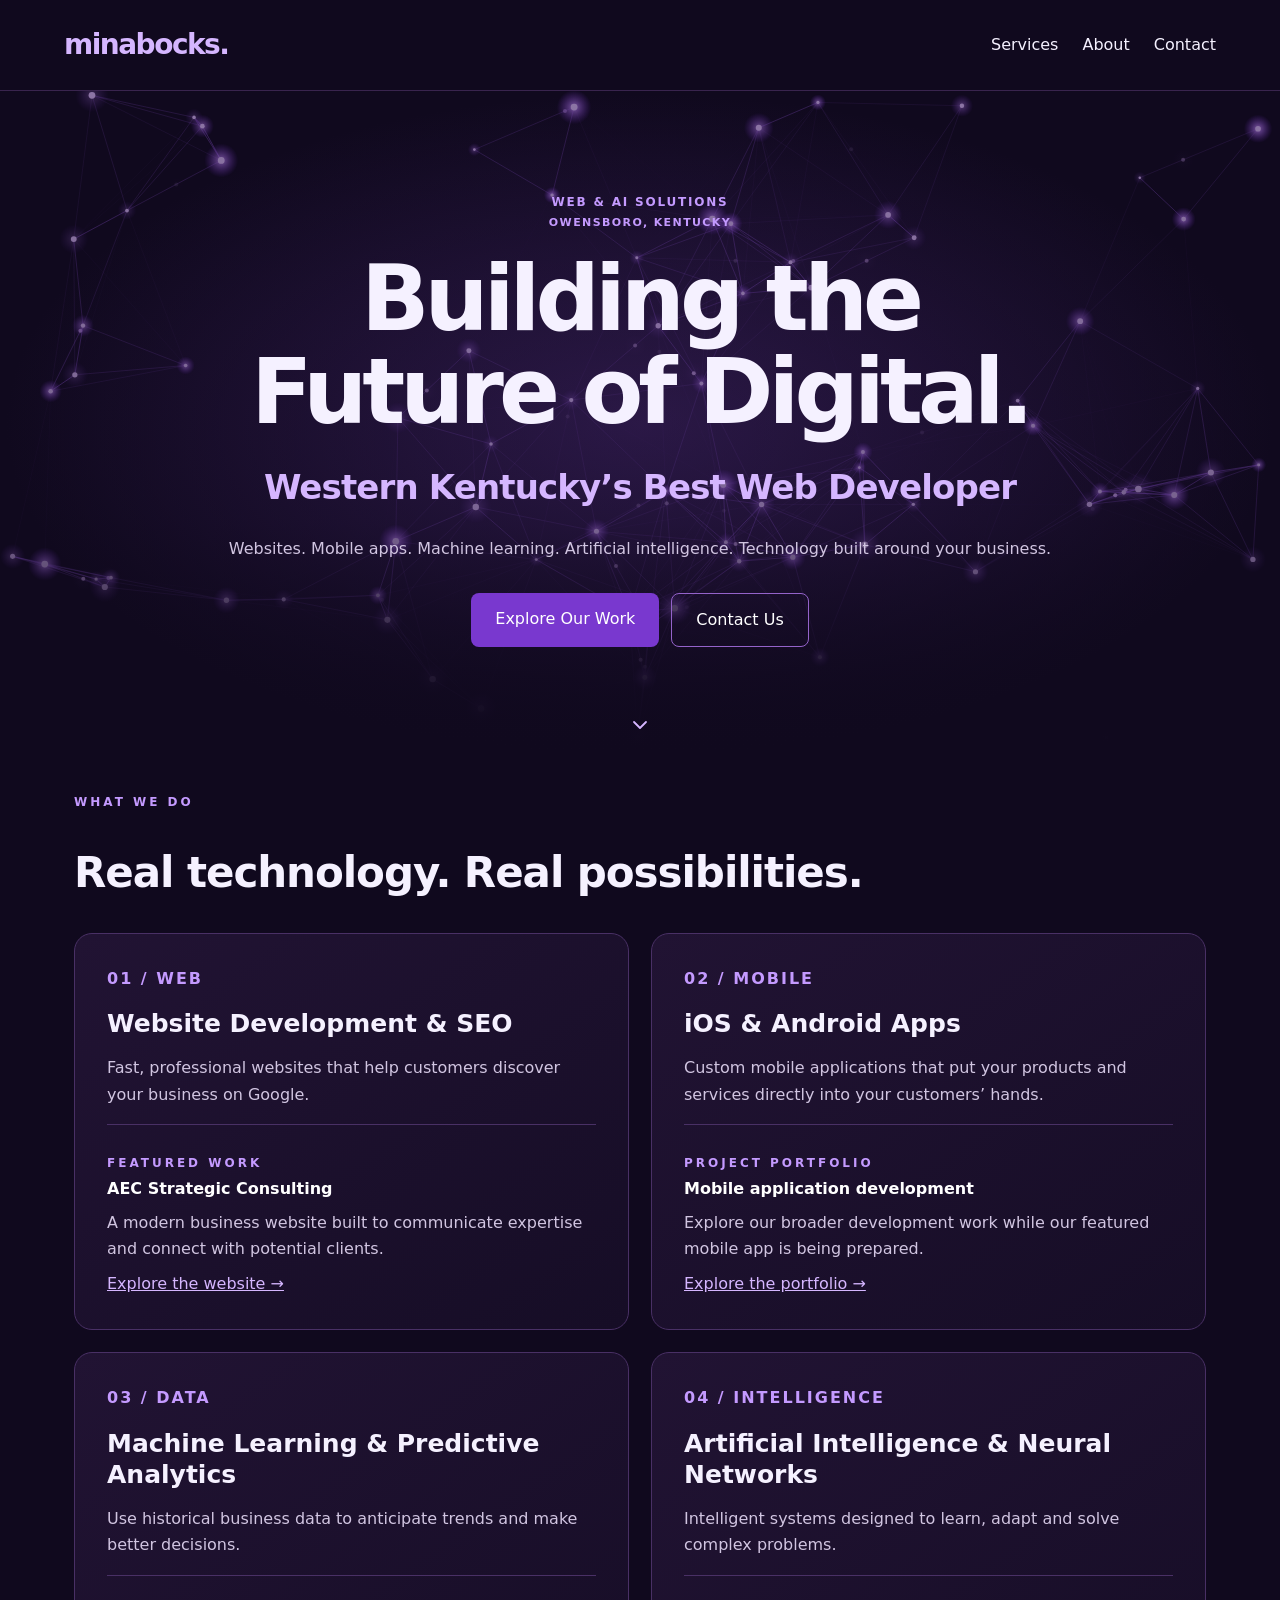
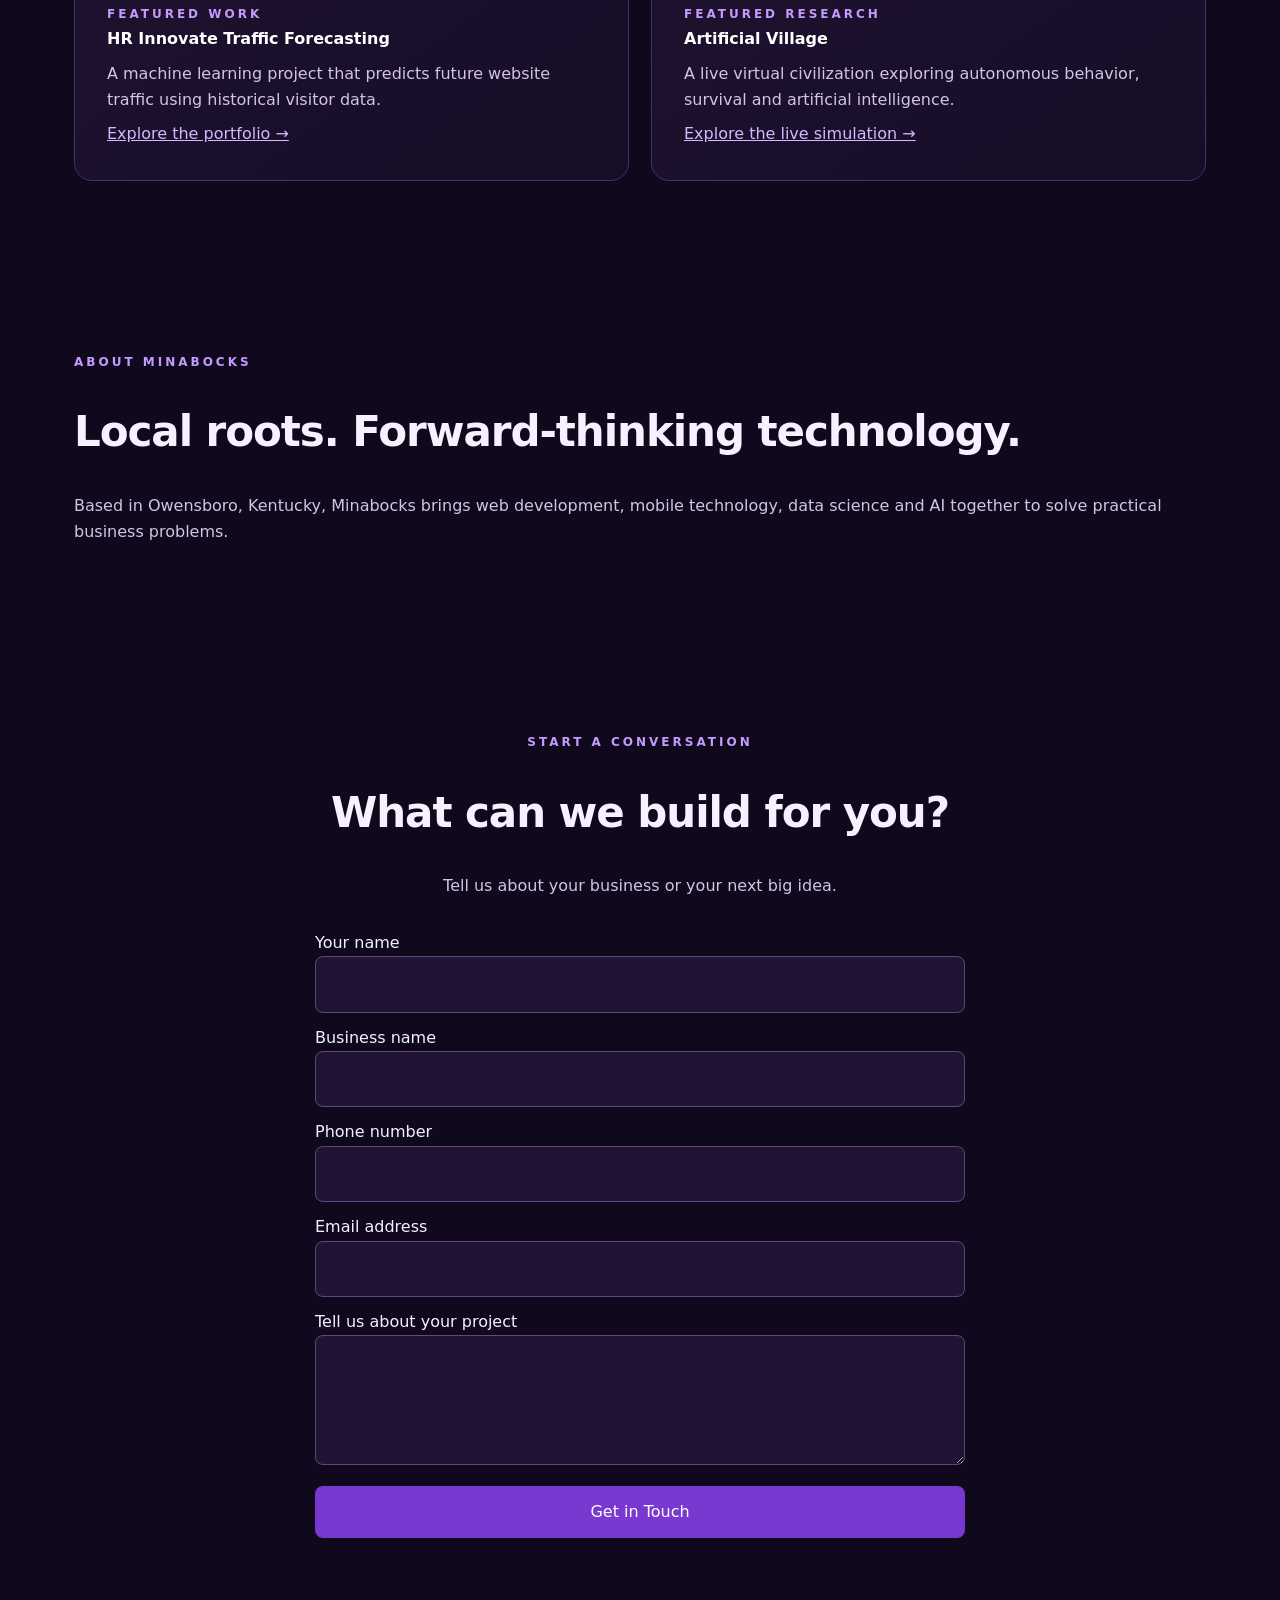
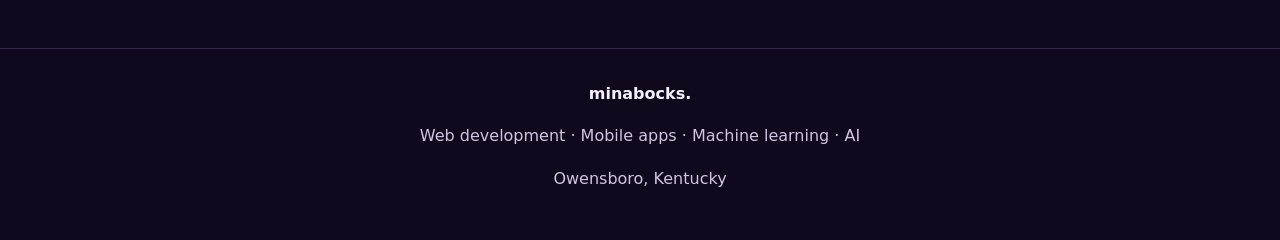
==== index.html @ 705c486b "Refine hero positioning copy and letter spacing" ====
<!doctype html>
<html lang="en"><head><meta charset="utf-8"><meta name="viewport" content="width=device-width,initial-scale=1"><title>Minabocks | Web Development, Apps & AI | Owensboro, KY</title><meta name="description" content="Minabocks builds websites, SEO solutions, mobile apps, predictive analytics and artificial intelligence in Western Kentucky."><meta property="og:title" content="Minabocks | Building the Future of Digital"><meta property="og:description" content="Websites, mobile apps, machine learning and AI."><meta property="og:url" content="https://minabocks.com/"><meta property="og:type" content="website"><link rel="canonical" href="https://minabocks.com/"><style>
*{box-sizing:border-box}html{scroll-behavior:smooth}body{margin:0;background:#10091e;color:#f5f1ff;font:16px/1.65 system-ui,sans-serif}a{color:#d5b6ff}header{display:flex;align-items:center;justify-content:space-between;gap:20px;padding:22px max(5vw,20px);border-bottom:1px solid #39244e}header a{text-decoration:none}.brand{font-size:28px;font-weight:850;letter-spacing:-1.5px;color:#d5b6ff}nav{display:flex;gap:24px;flex-wrap:wrap}nav a{color:#f5f1ff}.hero{position:relative;isolation:isolate;overflow:hidden;min-height:620px;display:grid;place-items:center;text-align:center;padding:90px 20px;background:radial-gradient(ellipse,#39205c,#10091e 70%)}.hero canvas{position:absolute;inset:0;width:100%;height:100%;z-index:-2;pointer-events:none}.hero:before{content:"";position:absolute;inset:0;background:linear-gradient(0deg,#10091e,rgba(16,9,30,.65) 45%,rgba(16,9,30,.35));z-index:-1}.hero div{max-width:850px}.eyebrow{color:#c49aff;text-transform:uppercase;letter-spacing:3px;font-size:12px;font-weight:700}h1{font-size:clamp(48px,8vw,90px);line-height:1.04;letter-spacing:-.055em;margin:20px 0}h2{font-size:clamp(26px,4vw,42px);line-height:1.2;letter-spacing:-.025em} .hero h2{color:#d5b6ff;font-size:clamp(22px,3vw,34px)}p{color:#d1c5e1}.btn{display:inline-block;background:#7938cf;color:white;padding:13px 24px;border-radius:8px;text-decoration:none;font-weight:700;border:0;cursor:pointer;font:inherit}.secondary{background:transparent;border:1px solid #9463ca}.actions{display:flex;justify-content:center;gap:12px;flex-wrap:wrap;margin-top:30px}.section{max-width:1180px;margin:auto;padding:80px 24px}.grid{display:grid;grid-template-columns:repeat(2,minmax(0,1fr));gap:22px}.card{background:linear-gradient(145deg,#211333,#160d26);border:1px solid #493065;border-radius:18px;padding:32px;display:flex;flex-direction:column}.num{color:#c49aff;font-weight:700;letter-spacing:2px}h3{font-size:25px;line-height:1.25;margin:16px 0 0}.sample{margin-top:auto;padding-top:24px;border-top:1px solid #493065}.sample strong{display:block;color:white}.sample p{margin:8px 0}.contact{text-align:center}form{max-width:650px;margin:30px auto;display:grid;gap:12px;text-align:left}input,textarea{width:100%;background:#211333;border:1px solid #634580;border-radius:8px;padding:14px;color:white;font:inherit}textarea{min-height:130px}footer{text-align:center;border-top:1px solid #39244e;padding:32px}a:focus-visible,button:focus-visible{outline:3px solid #d5b6ff;outline-offset:4px}@media(max-width:650px){header{flex-direction:column}nav{justify-content:center;gap:16px}.grid{grid-template-columns:1fr}.hero{min-height:540px}.section{padding:50px 20px}.card{padding:24px}}@media(prefers-reduced-motion:reduce){html{scroll-behavior:auto}}
@media(max-width:650px){header{padding:12px 20px;gap:6px}.brand{font-size:26px}nav{gap:18px}nav a{font-size:14px}.hero{min-height:0;padding:38px 20px 44px}.hero h1{margin:14px 0}.hero .eyebrow{margin:0 0 12px}.hero h2{margin:16px 0}.hero .actions{margin-top:22px}}
.menu-toggle{display:none}@media(max-width:650px){header{position:absolute;top:0;left:0;right:0;z-index:10;flex-direction:row;justify-content:space-between;align-items:center;padding:12px 20px;border:0;background:transparent}header .brand{font-size:26px;text-shadow:0 2px 12px #10091e}.menu-toggle{display:flex;flex-direction:column;justify-content:center;align-items:center;gap:5px;width:44px;height:44px;border:1px solid #9463ca;border-radius:9px;background:#10091ecc;cursor:pointer}.menu-toggle span{display:block;width:21px;height:2px;background:#f5f1ff;border-radius:2px}header nav{display:none;position:absolute;top:62px;right:20px;min-width:160px;background:#211333;border:1px solid #634580;border-radius:10px;padding:10px;flex-direction:column;gap:0;box-shadow:0 8px 24px #0008}header nav.open{display:flex}header nav a{padding:10px 14px;font-size:16px}.hero{padding-top:88px}}
/* Extend the animated hero through the transition to services. */
.hero{padding-bottom:110px}.hero:before{background:linear-gradient(0deg,#10091e 0%,rgba(16,9,30,.35) 13%,rgba(16,9,30,.42) 55%,rgba(16,9,30,.25) 100%)}#services{padding-top:24px}@media(max-width:650px){.hero{padding-bottom:76px}#services{padding-top:12px}}
@media(max-width:650px){.hero{min-height:100vh;min-height:100svh;padding-top:88px;padding-bottom:40px;align-items:center}.hero:before{background:linear-gradient(0deg,#10091e 0%,rgba(16,9,30,.28) 7%,rgba(16,9,30,.38) 55%,rgba(16,9,30,.25) 100%)}#services{padding-top:28px}}
.menu-toggle{border:0;background:transparent}.scroll-cue{position:absolute;bottom:10px;left:50%;transform:translateX(-50%);display:grid;place-items:center;width:44px;height:44px;color:#d5b6ff;text-decoration:none;z-index:2}.scroll-cue svg{animation:cue-drift 2.4s ease-in-out infinite}@keyframes cue-drift{0%,100%{transform:translateY(-2px);opacity:.65}50%{transform:translateY(4px);opacity:1}}@media(prefers-reduced-motion:reduce){.scroll-cue svg{animation:none}}@media(max-width:650px){.hero{padding-bottom:60px}}
.hero canvas{mask-image:linear-gradient(to bottom,#000 0%,#000 72%,rgba(0,0,0,.65) 83%,transparent 100%);-webkit-mask-image:linear-gradient(to bottom,#000 0%,#000 72%,rgba(0,0,0,.65) 83%,transparent 100%)}.hero:before{background:linear-gradient(to bottom,rgba(16,9,30,.25) 0%,rgba(16,9,30,.38) 65%,#10091e 100%)}
.hero canvas{opacity:.8}
.hero .eyebrow{letter-spacing:1.8px;line-height:1.5}.hero .eyebrow span{display:block}.hero .hero-location{font-size:11px;letter-spacing:1.4px;margin-top:4px;font-weight:600}@media(max-width:650px){.hero .eyebrow{letter-spacing:1.5px}}
</style></head><body><header><a class="brand" href="#">minabocks.</a><button class="menu-toggle" type="button" aria-label="Open navigation" aria-expanded="false" aria-controls="main-nav"><span></span><span></span><span></span></button><nav id="main-nav" aria-label="Main navigation"><a href="#services">Services</a><a href="#about">About</a><a href="#contact">Contact</a></nav></header><main><section class="hero"><canvas id="neural-canvas" aria-hidden="true"></canvas><div><p class="eyebrow"><span>Web &amp; AI Solutions</span><span class="hero-location">Owensboro, Kentucky</span></p><h1>Building the Future of Digital.</h1><h2>Western Kentucky’s Best Web Developer</h2><p>Websites. Mobile apps. Machine learning. Artificial intelligence. Technology built around your business.</p><div class="actions"><a class="btn" href="#services">Explore Our Work</a><a class="btn secondary" href="#contact">Contact Us</a></div></div><a class="scroll-cue" href="#services" aria-label="Scroll to services"><svg width="24" height="24" viewBox="0 0 24 24" fill="none" aria-hidden="true"><path d="M6 9l6 6 6-6" stroke="currentColor" stroke-width="1.8" stroke-linecap="round" stroke-linejoin="round"/></svg></a></section><section class="section" id="services"><p class="eyebrow">What we do</p><h2>Real technology. Real possibilities.</h2><div class="grid"><article class="card"><span class="num">01 / WEB</span><h3>Website Development &amp; SEO</h3><p>Fast, professional websites that help customers discover your business on Google.</p><div class="sample"><span class="eyebrow">Featured work</span><strong>AEC Strategic Consulting</strong><p>A modern business website built to communicate expertise and connect with potential clients.</p><a href="https://aecstrat.com/">Explore the website →</a></div></article><article class="card"><span class="num">02 / MOBILE</span><h3>iOS &amp; Android Apps</h3><p>Custom mobile applications that put your products and services directly into your customers’ hands.</p><div class="sample"><span class="eyebrow">Project portfolio</span><strong>Mobile application development</strong><p>Explore our broader development work while our featured mobile app is being prepared.</p><a href="https://kevinbrownmoreno.com/">Explore the portfolio →</a></div></article><article class="card"><span class="num">03 / DATA</span><h3>Machine Learning &amp; Predictive Analytics</h3><p>Use historical business data to anticipate trends and make better decisions.</p><div class="sample"><span class="eyebrow">Featured work</span><strong>HR Innovate Traffic Forecasting</strong><p>A machine learning project that predicts future website traffic using historical visitor data.</p><a href="https://kevinbrownmoreno.com/">Explore the portfolio →</a></div></article><article class="card"><span class="num">04 / INTELLIGENCE</span><h3>Artificial Intelligence &amp; Neural Networks</h3><p>Intelligent systems designed to learn, adapt and solve complex problems.</p><div class="sample"><span class="eyebrow">Featured research</span><strong>Artificial Village</strong><p>A live virtual civilization exploring autonomous behavior, survival and artificial intelligence.</p><a href="https://kevinbrownmoreno.com/artificial-civilization">Explore the live simulation →</a></div></article></div></section><section class="section" id="about"><p class="eyebrow">About Minabocks</p><h2>Local roots. Forward-thinking technology.</h2><p>Based in Owensboro, Kentucky, Minabocks brings web development, mobile technology, data science and AI together to solve practical business problems.</p></section><section class="section contact" id="contact"><p class="eyebrow">Start a conversation</p><h2>What can we build for you?</h2><p>Tell us about your business or your next big idea.</p><form name="demo-request" method="POST" data-netlify="true" action="/success.html"><input type="hidden" name="form-name" value="demo-request"><label>Your name<input name="name" autocomplete="name" required></label><label>Business name<input name="business" autocomplete="organization"></label><label>Phone number<input type="tel" name="phone" autocomplete="tel" required></label><label>Email address<input type="email" name="email" autocomplete="email"></label><label>Tell us about your project<textarea name="message"></textarea></label><button class="btn" type="submit">Get in Touch</button></form></section></main><footer><strong>minabocks.</strong><p>Web development · Mobile apps · Machine learning · AI</p><p>Owensboro, Kentucky</p></footer><script>
(()=>{const canvas=document.getElementById('neural-canvas'),ctx=canvas.getContext('2d');if(!ctx)return;const hero=canvas.parentElement,motion=matchMedia('(prefers-reduced-motion: reduce)');let w,h,nodes=[],raf=0,last=0;
function resize(){const r=hero.getBoundingClientRect(),d=Math.min(devicePixelRatio||1,1.75);w=r.width;h=r.height;canvas.width=Math.round(w*d);canvas.height=Math.round(h*d);ctx.setTransform(d,0,0,d,0,0);const count=w<650?42:78;nodes=Array.from({length:count},()=>({x:Math.random()*w,y:Math.random()*h,vx:(Math.random()-.5)*12,vy:(Math.random()-.5)*12,r:1.2+Math.random()*2.3,phase:Math.random()*Math.PI*2}));}
function draw(t){const dt=Math.min((t-last)/1000||0,.05);last=t;ctx.clearRect(0,0,w,h);const reach=w<650?125:185;for(const n of nodes){if(!motion.matches){n.x+=n.vx*dt;n.y+=n.vy*dt;if(n.x<0||n.x>w){n.vx*=-1;n.x=Math.max(0,Math.min(w,n.x));}if(n.y<0||n.y>h){n.vy*=-1;n.y=Math.max(0,Math.min(h,n.y));}}}
for(let i=0;i<nodes.length;i++){const a=nodes[i];for(let j=i+1;j<nodes.length;j++){const b=nodes[j],dist=Math.hypot(a.x-b.x,a.y-b.y);if(dist>=reach)continue;const alpha=(1-dist/reach)*.65;ctx.strokeStyle='rgba(171,103,255,'+alpha+')';ctx.lineWidth=.85;ctx.beginPath();ctx.moveTo(a.x,a.y);ctx.lineTo(b.x,b.y);ctx.stroke();if((i*17+j*13)%9===0){const p=motion.matches?.5:(t*.00028+(i*31+j*7)*.137)%1;const x=a.x+(b.x-a.x)*p,y=a.y+(b.y-a.y)*p;ctx.fillStyle='rgba(224,183,255,'+Math.min(1,alpha*2)+')';ctx.shadowColor='#b66aff';ctx.shadowBlur=10;ctx.beginPath();ctx.arc(x,y,2,0,Math.PI*2);ctx.fill();ctx.shadowBlur=0;}}}
for(const n of nodes){const glow=motion.matches?.8:.65+.35*Math.sin(t*.0015+n.phase);const g=ctx.createRadialGradient(n.x,n.y,0,n.x,n.y,n.r*5);g.addColorStop(0,'rgba(202,145,255,'+glow+')');g.addColorStop(1,'rgba(125,49,225,0)');ctx.fillStyle=g;ctx.beginPath();ctx.arc(n.x,n.y,n.r*5,0,Math.PI*2);ctx.fill();ctx.fillStyle='#e0bdff';ctx.beginPath();ctx.arc(n.x,n.y,n.r,0,Math.PI*2);ctx.fill();}}
function tick(t){raf=0;draw(t);if(!motion.matches&&!document.hidden)raf=requestAnimationFrame(tick);}
function restart(){if(raf)cancelAnimationFrame(raf);raf=0;last=0;draw(performance.now());if(!motion.matches&&!document.hidden)raf=requestAnimationFrame(tick);}
new ResizeObserver(()=>{resize();restart();}).observe(hero);document.addEventListener('visibilitychange',restart);motion.addEventListener('change',restart);resize();restart();})();
</script><script>(()=>{const b=document.querySelector('.menu-toggle'),n=document.getElementById('main-nav');function set(open){n.classList.toggle('open',open);b.setAttribute('aria-expanded',String(open));b.setAttribute('aria-label',open?'Close navigation':'Open navigation')}b.addEventListener('click',()=>set(b.getAttribute('aria-expanded')!=='true'));n.querySelectorAll('a').forEach(a=>a.addEventListener('click',()=>set(false)));document.addEventListener('keydown',e=>{if(e.key==='Escape'&&b.getAttribute('aria-expanded')==='true'){set(false);b.focus()}});document.addEventListener('click',e=>{if(!b.contains(e.target)&&!n.contains(e.target))set(false)});})();</script></body></html>
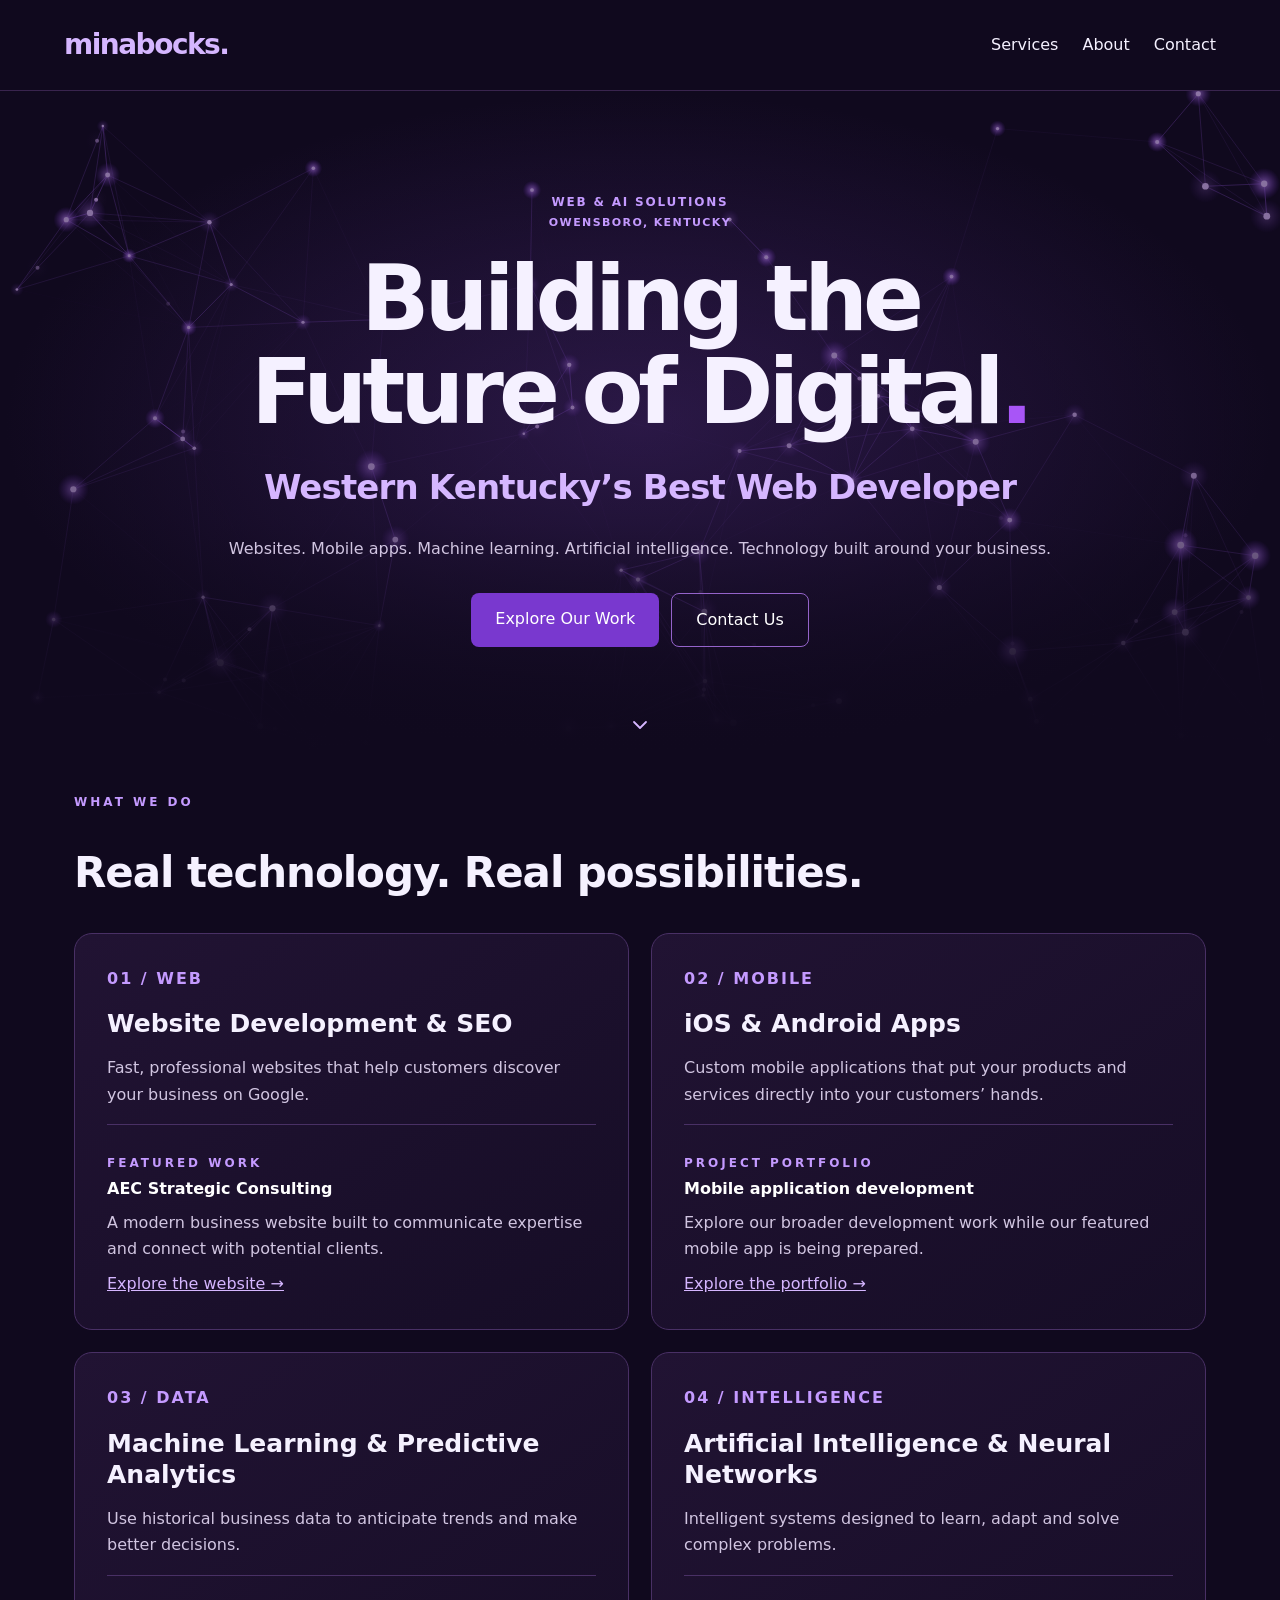
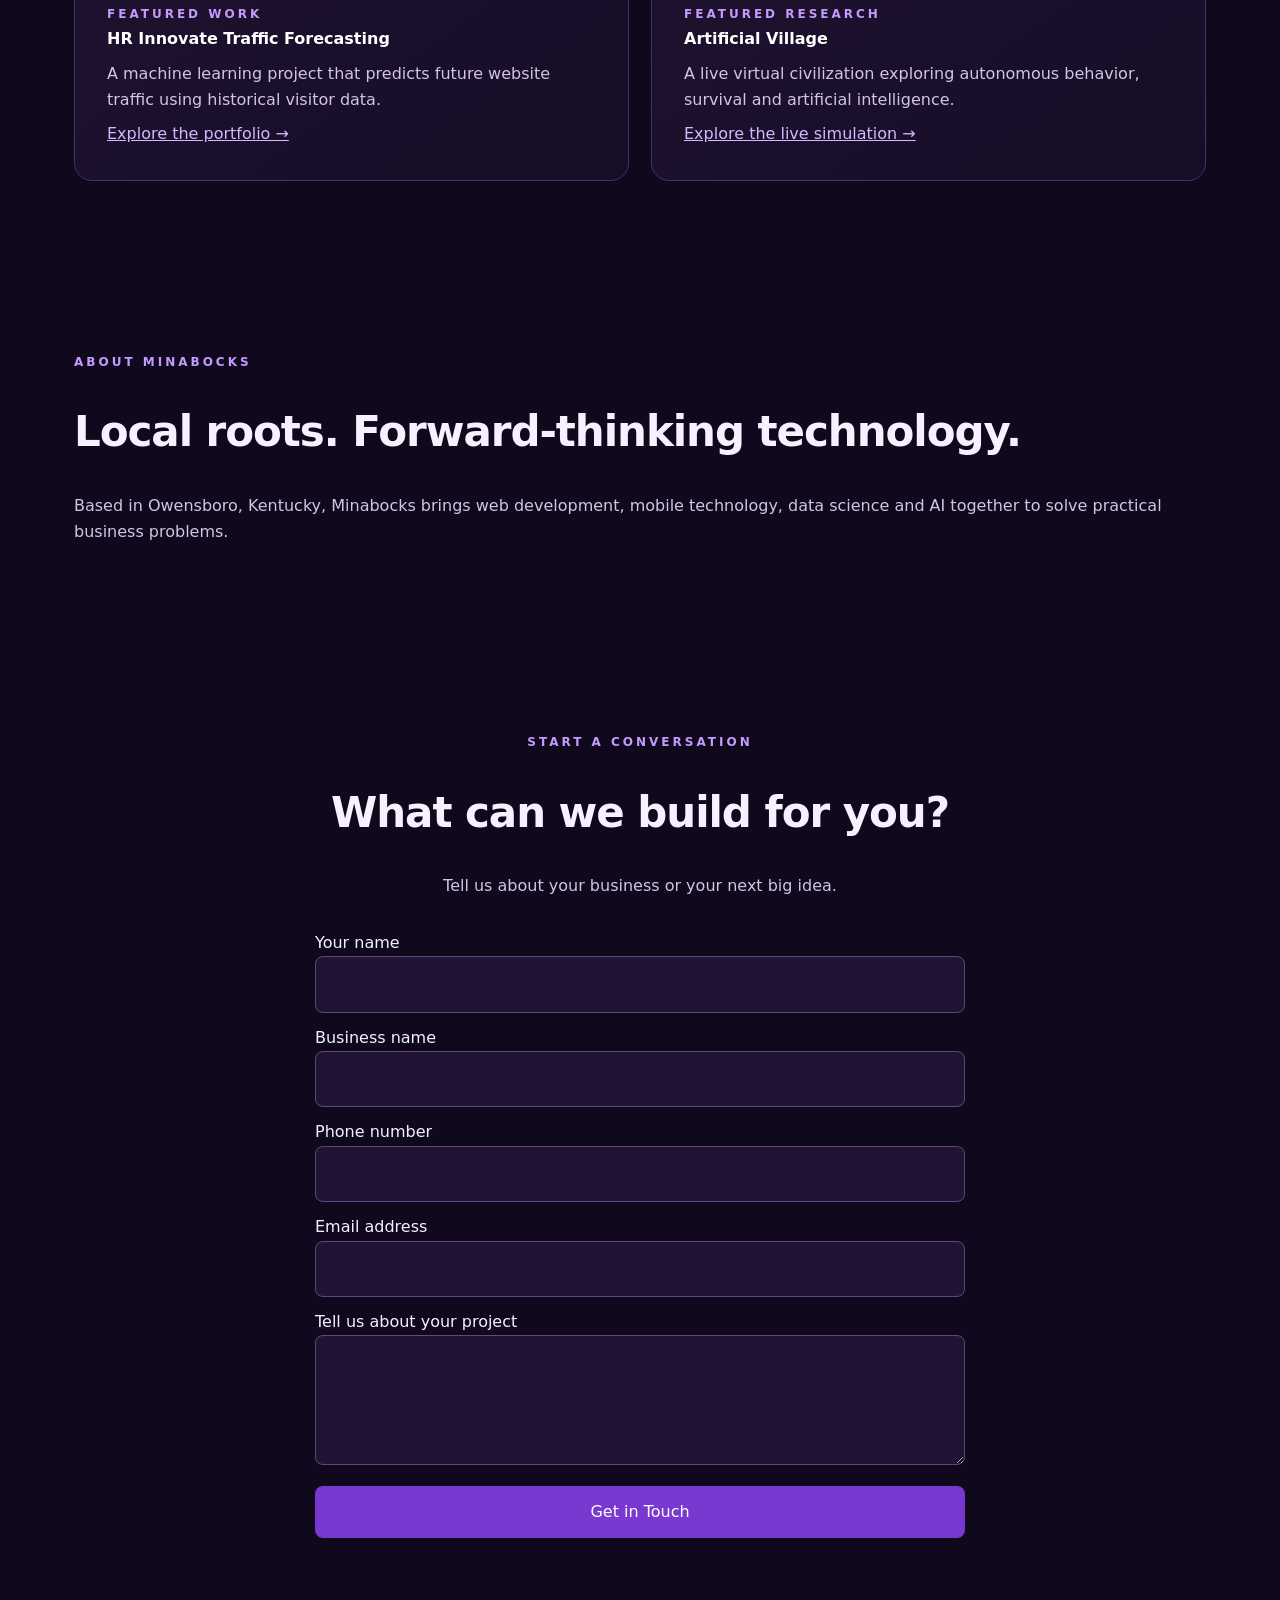
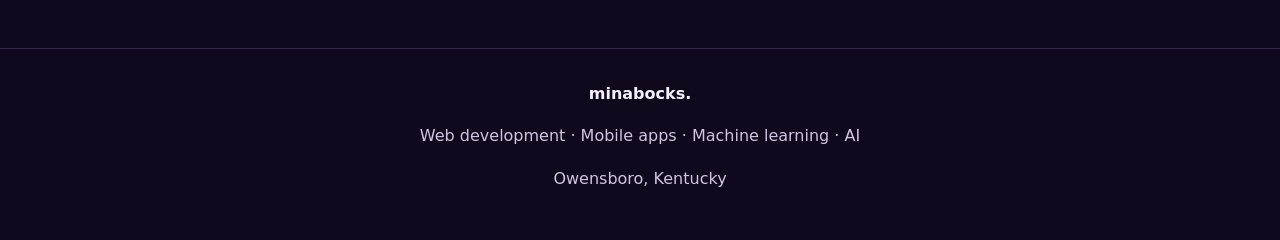
==== commit bea15eba: "Accent hero headline period in vibrant purple" ====
--- a/index.html
+++ b/index.html
@@ -10,7 +10,8 @@
 .hero canvas{mask-image:linear-gradient(to bottom,#000 0%,#000 72%,rgba(0,0,0,.65) 83%,transparent 100%);-webkit-mask-image:linear-gradient(to bottom,#000 0%,#000 72%,rgba(0,0,0,.65) 83%,transparent 100%)}.hero:before{background:linear-gradient(to bottom,rgba(16,9,30,.25) 0%,rgba(16,9,30,.38) 65%,#10091e 100%)}
 .hero canvas{opacity:.8}
 .hero .eyebrow{letter-spacing:1.8px;line-height:1.5}.hero .eyebrow span{display:block}.hero .hero-location{font-size:11px;letter-spacing:1.4px;margin-top:4px;font-weight:600}@media(max-width:650px){.hero .eyebrow{letter-spacing:1.5px}}
-</style></head><body><header><a class="brand" href="#">minabocks.</a><button class="menu-toggle" type="button" aria-label="Open navigation" aria-expanded="false" aria-controls="main-nav"><span></span><span></span><span></span></button><nav id="main-nav" aria-label="Main navigation"><a href="#services">Services</a><a href="#about">About</a><a href="#contact">Contact</a></nav></header><main><section class="hero"><canvas id="neural-canvas" aria-hidden="true"></canvas><div><p class="eyebrow"><span>Web &amp; AI Solutions</span><span class="hero-location">Owensboro, Kentucky</span></p><h1>Building the Future of Digital.</h1><h2>Western Kentucky’s Best Web Developer</h2><p>Websites. Mobile apps. Machine learning. Artificial intelligence. Technology built around your business.</p><div class="actions"><a class="btn" href="#services">Explore Our Work</a><a class="btn secondary" href="#contact">Contact Us</a></div></div><a class="scroll-cue" href="#services" aria-label="Scroll to services"><svg width="24" height="24" viewBox="0 0 24 24" fill="none" aria-hidden="true"><path d="M6 9l6 6 6-6" stroke="currentColor" stroke-width="1.8" stroke-linecap="round" stroke-linejoin="round"/></svg></a></section><section class="section" id="services"><p class="eyebrow">What we do</p><h2>Real technology. Real possibilities.</h2><div class="grid"><article class="card"><span class="num">01 / WEB</span><h3>Website Development &amp; SEO</h3><p>Fast, professional websites that help customers discover your business on Google.</p><div class="sample"><span class="eyebrow">Featured work</span><strong>AEC Strategic Consulting</strong><p>A modern business website built to communicate expertise and connect with potential clients.</p><a href="https://aecstrat.com/">Explore the website →</a></div></article><article class="card"><span class="num">02 / MOBILE</span><h3>iOS &amp; Android Apps</h3><p>Custom mobile applications that put your products and services directly into your customers’ hands.</p><div class="sample"><span class="eyebrow">Project portfolio</span><strong>Mobile application development</strong><p>Explore our broader development work while our featured mobile app is being prepared.</p><a href="https://kevinbrownmoreno.com/">Explore the portfolio →</a></div></article><article class="card"><span class="num">03 / DATA</span><h3>Machine Learning &amp; Predictive Analytics</h3><p>Use historical business data to anticipate trends and make better decisions.</p><div class="sample"><span class="eyebrow">Featured work</span><strong>HR Innovate Traffic Forecasting</strong><p>A machine learning project that predicts future website traffic using historical visitor data.</p><a href="https://kevinbrownmoreno.com/">Explore the portfolio →</a></div></article><article class="card"><span class="num">04 / INTELLIGENCE</span><h3>Artificial Intelligence &amp; Neural Networks</h3><p>Intelligent systems designed to learn, adapt and solve complex problems.</p><div class="sample"><span class="eyebrow">Featured research</span><strong>Artificial Village</strong><p>A live virtual civilization exploring autonomous behavior, survival and artificial intelligence.</p><a href="https://kevinbrownmoreno.com/artificial-civilization">Explore the live simulation →</a></div></article></div></section><section class="section" id="about"><p class="eyebrow">About Minabocks</p><h2>Local roots. Forward-thinking technology.</h2><p>Based in Owensboro, Kentucky, Minabocks brings web development, mobile technology, data science and AI together to solve practical business problems.</p></section><section class="section contact" id="contact"><p class="eyebrow">Start a conversation</p><h2>What can we build for you?</h2><p>Tell us about your business or your next big idea.</p><form name="demo-request" method="POST" data-netlify="true" action="/success.html"><input type="hidden" name="form-name" value="demo-request"><label>Your name<input name="name" autocomplete="name" required></label><label>Business name<input name="business" autocomplete="organization"></label><label>Phone number<input type="tel" name="phone" autocomplete="tel" required></label><label>Email address<input type="email" name="email" autocomplete="email"></label><label>Tell us about your project<textarea name="message"></textarea></label><button class="btn" type="submit">Get in Touch</button></form></section></main><footer><strong>minabocks.</strong><p>Web development · Mobile apps · Machine learning · AI</p><p>Owensboro, Kentucky</p></footer><script>
+.hero-period{color:#a855f7}
+</style></head><body><header><a class="brand" href="#">minabocks.</a><button class="menu-toggle" type="button" aria-label="Open navigation" aria-expanded="false" aria-controls="main-nav"><span></span><span></span><span></span></button><nav id="main-nav" aria-label="Main navigation"><a href="#services">Services</a><a href="#about">About</a><a href="#contact">Contact</a></nav></header><main><section class="hero"><canvas id="neural-canvas" aria-hidden="true"></canvas><div><p class="eyebrow"><span>Web &amp; AI Solutions</span><span class="hero-location">Owensboro, Kentucky</span></p><h1>Building the Future of Digital<span class="hero-period">.</span></h1><h2>Western Kentucky’s Best Web Developer</h2><p>Websites. Mobile apps. Machine learning. Artificial intelligence. Technology built around your business.</p><div class="actions"><a class="btn" href="#services">Explore Our Work</a><a class="btn secondary" href="#contact">Contact Us</a></div></div><a class="scroll-cue" href="#services" aria-label="Scroll to services"><svg width="24" height="24" viewBox="0 0 24 24" fill="none" aria-hidden="true"><path d="M6 9l6 6 6-6" stroke="currentColor" stroke-width="1.8" stroke-linecap="round" stroke-linejoin="round"/></svg></a></section><section class="section" id="services"><p class="eyebrow">What we do</p><h2>Real technology. Real possibilities.</h2><div class="grid"><article class="card"><span class="num">01 / WEB</span><h3>Website Development &amp; SEO</h3><p>Fast, professional websites that help customers discover your business on Google.</p><div class="sample"><span class="eyebrow">Featured work</span><strong>AEC Strategic Consulting</strong><p>A modern business website built to communicate expertise and connect with potential clients.</p><a href="https://aecstrat.com/">Explore the website →</a></div></article><article class="card"><span class="num">02 / MOBILE</span><h3>iOS &amp; Android Apps</h3><p>Custom mobile applications that put your products and services directly into your customers’ hands.</p><div class="sample"><span class="eyebrow">Project portfolio</span><strong>Mobile application development</strong><p>Explore our broader development work while our featured mobile app is being prepared.</p><a href="https://kevinbrownmoreno.com/">Explore the portfolio →</a></div></article><article class="card"><span class="num">03 / DATA</span><h3>Machine Learning &amp; Predictive Analytics</h3><p>Use historical business data to anticipate trends and make better decisions.</p><div class="sample"><span class="eyebrow">Featured work</span><strong>HR Innovate Traffic Forecasting</strong><p>A machine learning project that predicts future website traffic using historical visitor data.</p><a href="https://kevinbrownmoreno.com/">Explore the portfolio →</a></div></article><article class="card"><span class="num">04 / INTELLIGENCE</span><h3>Artificial Intelligence &amp; Neural Networks</h3><p>Intelligent systems designed to learn, adapt and solve complex problems.</p><div class="sample"><span class="eyebrow">Featured research</span><strong>Artificial Village</strong><p>A live virtual civilization exploring autonomous behavior, survival and artificial intelligence.</p><a href="https://kevinbrownmoreno.com/artificial-civilization">Explore the live simulation →</a></div></article></div></section><section class="section" id="about"><p class="eyebrow">About Minabocks</p><h2>Local roots. Forward-thinking technology.</h2><p>Based in Owensboro, Kentucky, Minabocks brings web development, mobile technology, data science and AI together to solve practical business problems.</p></section><section class="section contact" id="contact"><p class="eyebrow">Start a conversation</p><h2>What can we build for you?</h2><p>Tell us about your business or your next big idea.</p><form name="demo-request" method="POST" data-netlify="true" action="/success.html"><input type="hidden" name="form-name" value="demo-request"><label>Your name<input name="name" autocomplete="name" required></label><label>Business name<input name="business" autocomplete="organization"></label><label>Phone number<input type="tel" name="phone" autocomplete="tel" required></label><label>Email address<input type="email" name="email" autocomplete="email"></label><label>Tell us about your project<textarea name="message"></textarea></label><button class="btn" type="submit">Get in Touch</button></form></section></main><footer><strong>minabocks.</strong><p>Web development · Mobile apps · Machine learning · AI</p><p>Owensboro, Kentucky</p></footer><script>
 (()=>{const canvas=document.getElementById('neural-canvas'),ctx=canvas.getContext('2d');if(!ctx)return;const hero=canvas.parentElement,motion=matchMedia('(prefers-reduced-motion: reduce)');let w,h,nodes=[],raf=0,last=0;
 function resize(){const r=hero.getBoundingClientRect(),d=Math.min(devicePixelRatio||1,1.75);w=r.width;h=r.height;canvas.width=Math.round(w*d);canvas.height=Math.round(h*d);ctx.setTransform(d,0,0,d,0,0);const count=w<650?42:78;nodes=Array.from({length:count},()=>({x:Math.random()*w,y:Math.random()*h,vx:(Math.random()-.5)*12,vy:(Math.random()-.5)*12,r:1.2+Math.random()*2.3,phase:Math.random()*Math.PI*2}));}
 function draw(t){const dt=Math.min((t-last)/1000||0,.05);last=t;ctx.clearRect(0,0,w,h);const reach=w<650?125:185;for(const n of nodes){if(!motion.matches){n.x+=n.vx*dt;n.y+=n.vy*dt;if(n.x<0||n.x>w){n.vx*=-1;n.x=Math.max(0,Math.min(w,n.x));}if(n.y<0||n.y>h){n.vy*=-1;n.y=Math.max(0,Math.min(h,n.y));}}}
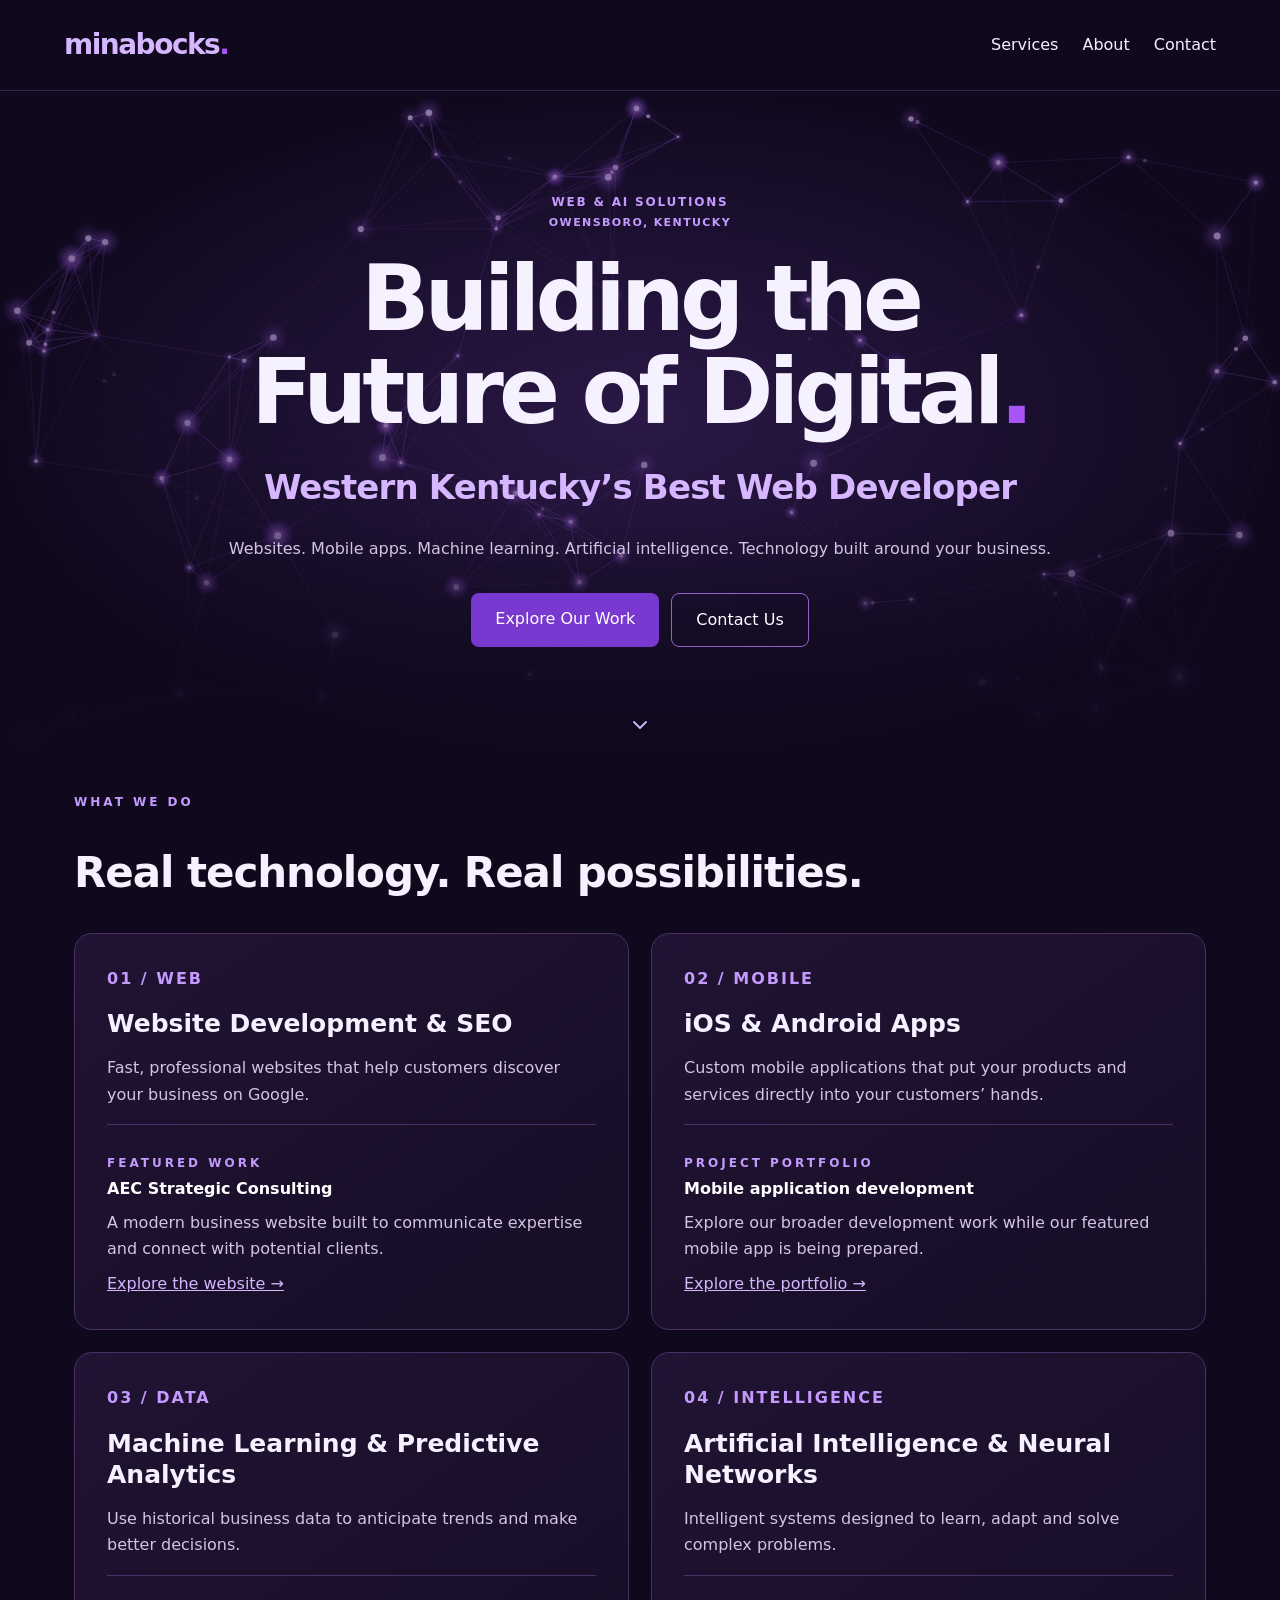
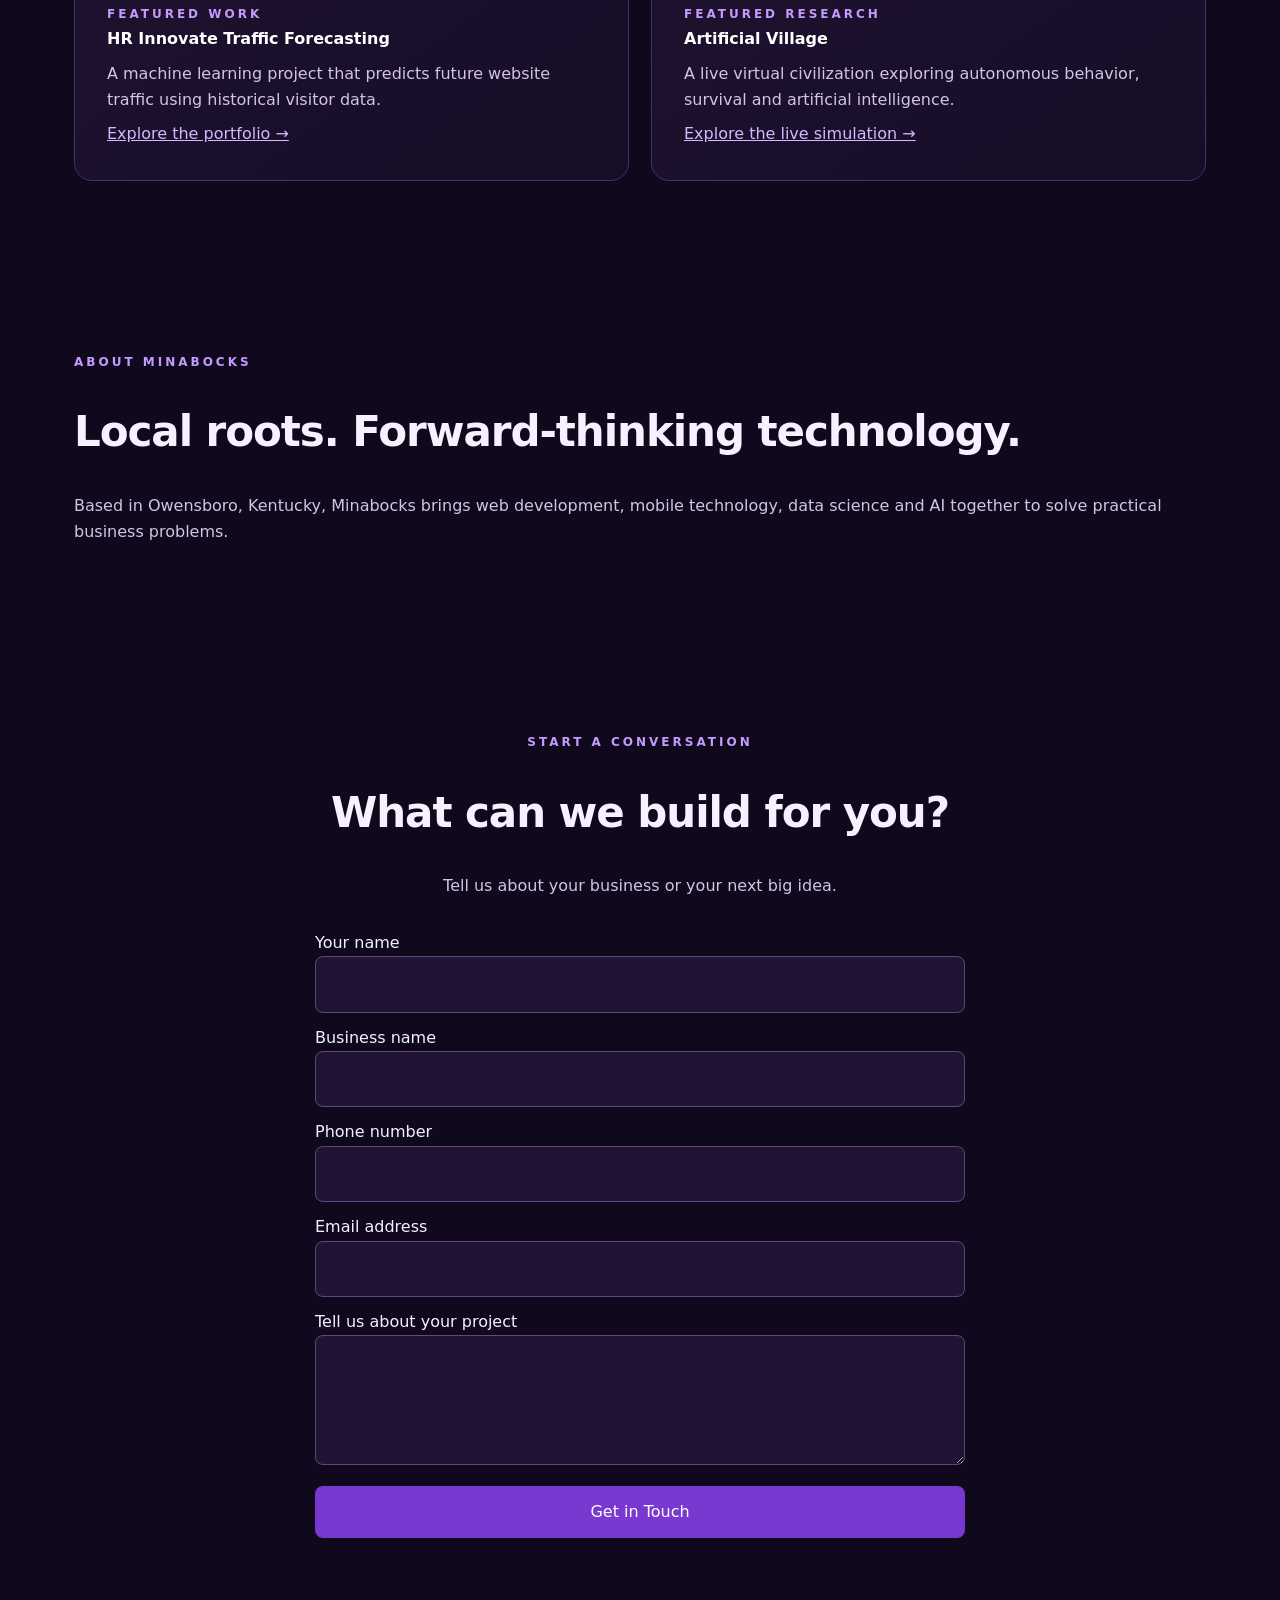
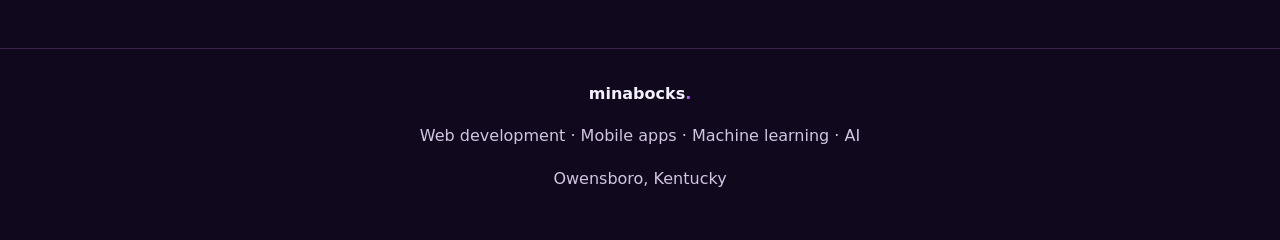
==== commit b1a5416c: "Match Minabocks logo and footer period to hero violet accent" ====
--- a/index.html
+++ b/index.html
@@ -11,7 +11,7 @@
 .hero canvas{opacity:.8}
 .hero .eyebrow{letter-spacing:1.8px;line-height:1.5}.hero .eyebrow span{display:block}.hero .hero-location{font-size:11px;letter-spacing:1.4px;margin-top:4px;font-weight:600}@media(max-width:650px){.hero .eyebrow{letter-spacing:1.5px}}
 .hero-period{color:#a855f7}
-</style></head><body><header><a class="brand" href="#">minabocks.</a><button class="menu-toggle" type="button" aria-label="Open navigation" aria-expanded="false" aria-controls="main-nav"><span></span><span></span><span></span></button><nav id="main-nav" aria-label="Main navigation"><a href="#services">Services</a><a href="#about">About</a><a href="#contact">Contact</a></nav></header><main><section class="hero"><canvas id="neural-canvas" aria-hidden="true"></canvas><div><p class="eyebrow"><span>Web &amp; AI Solutions</span><span class="hero-location">Owensboro, Kentucky</span></p><h1>Building the Future of Digital<span class="hero-period">.</span></h1><h2>Western Kentucky’s Best Web Developer</h2><p>Websites. Mobile apps. Machine learning. Artificial intelligence. Technology built around your business.</p><div class="actions"><a class="btn" href="#services">Explore Our Work</a><a class="btn secondary" href="#contact">Contact Us</a></div></div><a class="scroll-cue" href="#services" aria-label="Scroll to services"><svg width="24" height="24" viewBox="0 0 24 24" fill="none" aria-hidden="true"><path d="M6 9l6 6 6-6" stroke="currentColor" stroke-width="1.8" stroke-linecap="round" stroke-linejoin="round"/></svg></a></section><section class="section" id="services"><p class="eyebrow">What we do</p><h2>Real technology. Real possibilities.</h2><div class="grid"><article class="card"><span class="num">01 / WEB</span><h3>Website Development &amp; SEO</h3><p>Fast, professional websites that help customers discover your business on Google.</p><div class="sample"><span class="eyebrow">Featured work</span><strong>AEC Strategic Consulting</strong><p>A modern business website built to communicate expertise and connect with potential clients.</p><a href="https://aecstrat.com/">Explore the website →</a></div></article><article class="card"><span class="num">02 / MOBILE</span><h3>iOS &amp; Android Apps</h3><p>Custom mobile applications that put your products and services directly into your customers’ hands.</p><div class="sample"><span class="eyebrow">Project portfolio</span><strong>Mobile application development</strong><p>Explore our broader development work while our featured mobile app is being prepared.</p><a href="https://kevinbrownmoreno.com/">Explore the portfolio →</a></div></article><article class="card"><span class="num">03 / DATA</span><h3>Machine Learning &amp; Predictive Analytics</h3><p>Use historical business data to anticipate trends and make better decisions.</p><div class="sample"><span class="eyebrow">Featured work</span><strong>HR Innovate Traffic Forecasting</strong><p>A machine learning project that predicts future website traffic using historical visitor data.</p><a href="https://kevinbrownmoreno.com/">Explore the portfolio →</a></div></article><article class="card"><span class="num">04 / INTELLIGENCE</span><h3>Artificial Intelligence &amp; Neural Networks</h3><p>Intelligent systems designed to learn, adapt and solve complex problems.</p><div class="sample"><span class="eyebrow">Featured research</span><strong>Artificial Village</strong><p>A live virtual civilization exploring autonomous behavior, survival and artificial intelligence.</p><a href="https://kevinbrownmoreno.com/artificial-civilization">Explore the live simulation →</a></div></article></div></section><section class="section" id="about"><p class="eyebrow">About Minabocks</p><h2>Local roots. Forward-thinking technology.</h2><p>Based in Owensboro, Kentucky, Minabocks brings web development, mobile technology, data science and AI together to solve practical business problems.</p></section><section class="section contact" id="contact"><p class="eyebrow">Start a conversation</p><h2>What can we build for you?</h2><p>Tell us about your business or your next big idea.</p><form name="demo-request" method="POST" data-netlify="true" action="/success.html"><input type="hidden" name="form-name" value="demo-request"><label>Your name<input name="name" autocomplete="name" required></label><label>Business name<input name="business" autocomplete="organization"></label><label>Phone number<input type="tel" name="phone" autocomplete="tel" required></label><label>Email address<input type="email" name="email" autocomplete="email"></label><label>Tell us about your project<textarea name="message"></textarea></label><button class="btn" type="submit">Get in Touch</button></form></section></main><footer><strong>minabocks.</strong><p>Web development · Mobile apps · Machine learning · AI</p><p>Owensboro, Kentucky</p></footer><script>
+</style></head><body><header><a class="brand" href="#">minabocks<span class="hero-period">.</span></a><button class="menu-toggle" type="button" aria-label="Open navigation" aria-expanded="false" aria-controls="main-nav"><span></span><span></span><span></span></button><nav id="main-nav" aria-label="Main navigation"><a href="#services">Services</a><a href="#about">About</a><a href="#contact">Contact</a></nav></header><main><section class="hero"><canvas id="neural-canvas" aria-hidden="true"></canvas><div><p class="eyebrow"><span>Web &amp; AI Solutions</span><span class="hero-location">Owensboro, Kentucky</span></p><h1>Building the Future of Digital<span class="hero-period">.</span></h1><h2>Western Kentucky’s Best Web Developer</h2><p>Websites. Mobile apps. Machine learning. Artificial intelligence. Technology built around your business.</p><div class="actions"><a class="btn" href="#services">Explore Our Work</a><a class="btn secondary" href="#contact">Contact Us</a></div></div><a class="scroll-cue" href="#services" aria-label="Scroll to services"><svg width="24" height="24" viewBox="0 0 24 24" fill="none" aria-hidden="true"><path d="M6 9l6 6 6-6" stroke="currentColor" stroke-width="1.8" stroke-linecap="round" stroke-linejoin="round"/></svg></a></section><section class="section" id="services"><p class="eyebrow">What we do</p><h2>Real technology. Real possibilities.</h2><div class="grid"><article class="card"><span class="num">01 / WEB</span><h3>Website Development &amp; SEO</h3><p>Fast, professional websites that help customers discover your business on Google.</p><div class="sample"><span class="eyebrow">Featured work</span><strong>AEC Strategic Consulting</strong><p>A modern business website built to communicate expertise and connect with potential clients.</p><a href="https://aecstrat.com/">Explore the website →</a></div></article><article class="card"><span class="num">02 / MOBILE</span><h3>iOS &amp; Android Apps</h3><p>Custom mobile applications that put your products and services directly into your customers’ hands.</p><div class="sample"><span class="eyebrow">Project portfolio</span><strong>Mobile application development</strong><p>Explore our broader development work while our featured mobile app is being prepared.</p><a href="https://kevinbrownmoreno.com/">Explore the portfolio →</a></div></article><article class="card"><span class="num">03 / DATA</span><h3>Machine Learning &amp; Predictive Analytics</h3><p>Use historical business data to anticipate trends and make better decisions.</p><div class="sample"><span class="eyebrow">Featured work</span><strong>HR Innovate Traffic Forecasting</strong><p>A machine learning project that predicts future website traffic using historical visitor data.</p><a href="https://kevinbrownmoreno.com/">Explore the portfolio →</a></div></article><article class="card"><span class="num">04 / INTELLIGENCE</span><h3>Artificial Intelligence &amp; Neural Networks</h3><p>Intelligent systems designed to learn, adapt and solve complex problems.</p><div class="sample"><span class="eyebrow">Featured research</span><strong>Artificial Village</strong><p>A live virtual civilization exploring autonomous behavior, survival and artificial intelligence.</p><a href="https://kevinbrownmoreno.com/artificial-civilization">Explore the live simulation →</a></div></article></div></section><section class="section" id="about"><p class="eyebrow">About Minabocks</p><h2>Local roots. Forward-thinking technology.</h2><p>Based in Owensboro, Kentucky, Minabocks brings web development, mobile technology, data science and AI together to solve practical business problems.</p></section><section class="section contact" id="contact"><p class="eyebrow">Start a conversation</p><h2>What can we build for you?</h2><p>Tell us about your business or your next big idea.</p><form name="demo-request" method="POST" data-netlify="true" action="/success.html"><input type="hidden" name="form-name" value="demo-request"><label>Your name<input name="name" autocomplete="name" required></label><label>Business name<input name="business" autocomplete="organization"></label><label>Phone number<input type="tel" name="phone" autocomplete="tel" required></label><label>Email address<input type="email" name="email" autocomplete="email"></label><label>Tell us about your project<textarea name="message"></textarea></label><button class="btn" type="submit">Get in Touch</button></form></section></main><footer><strong>minabocks<span class="hero-period">.</span></strong><p>Web development · Mobile apps · Machine learning · AI</p><p>Owensboro, Kentucky</p></footer><script>
 (()=>{const canvas=document.getElementById('neural-canvas'),ctx=canvas.getContext('2d');if(!ctx)return;const hero=canvas.parentElement,motion=matchMedia('(prefers-reduced-motion: reduce)');let w,h,nodes=[],raf=0,last=0;
 function resize(){const r=hero.getBoundingClientRect(),d=Math.min(devicePixelRatio||1,1.75);w=r.width;h=r.height;canvas.width=Math.round(w*d);canvas.height=Math.round(h*d);ctx.setTransform(d,0,0,d,0,0);const count=w<650?42:78;nodes=Array.from({length:count},()=>({x:Math.random()*w,y:Math.random()*h,vx:(Math.random()-.5)*12,vy:(Math.random()-.5)*12,r:1.2+Math.random()*2.3,phase:Math.random()*Math.PI*2}));}
 function draw(t){const dt=Math.min((t-last)/1000||0,.05);last=t;ctx.clearRect(0,0,w,h);const reach=w<650?125:185;for(const n of nodes){if(!motion.matches){n.x+=n.vx*dt;n.y+=n.vy*dt;if(n.x<0||n.x>w){n.vx*=-1;n.x=Math.max(0,Math.min(w,n.x));}if(n.y<0||n.y>h){n.vy*=-1;n.y=Math.max(0,Math.min(h,n.y));}}}
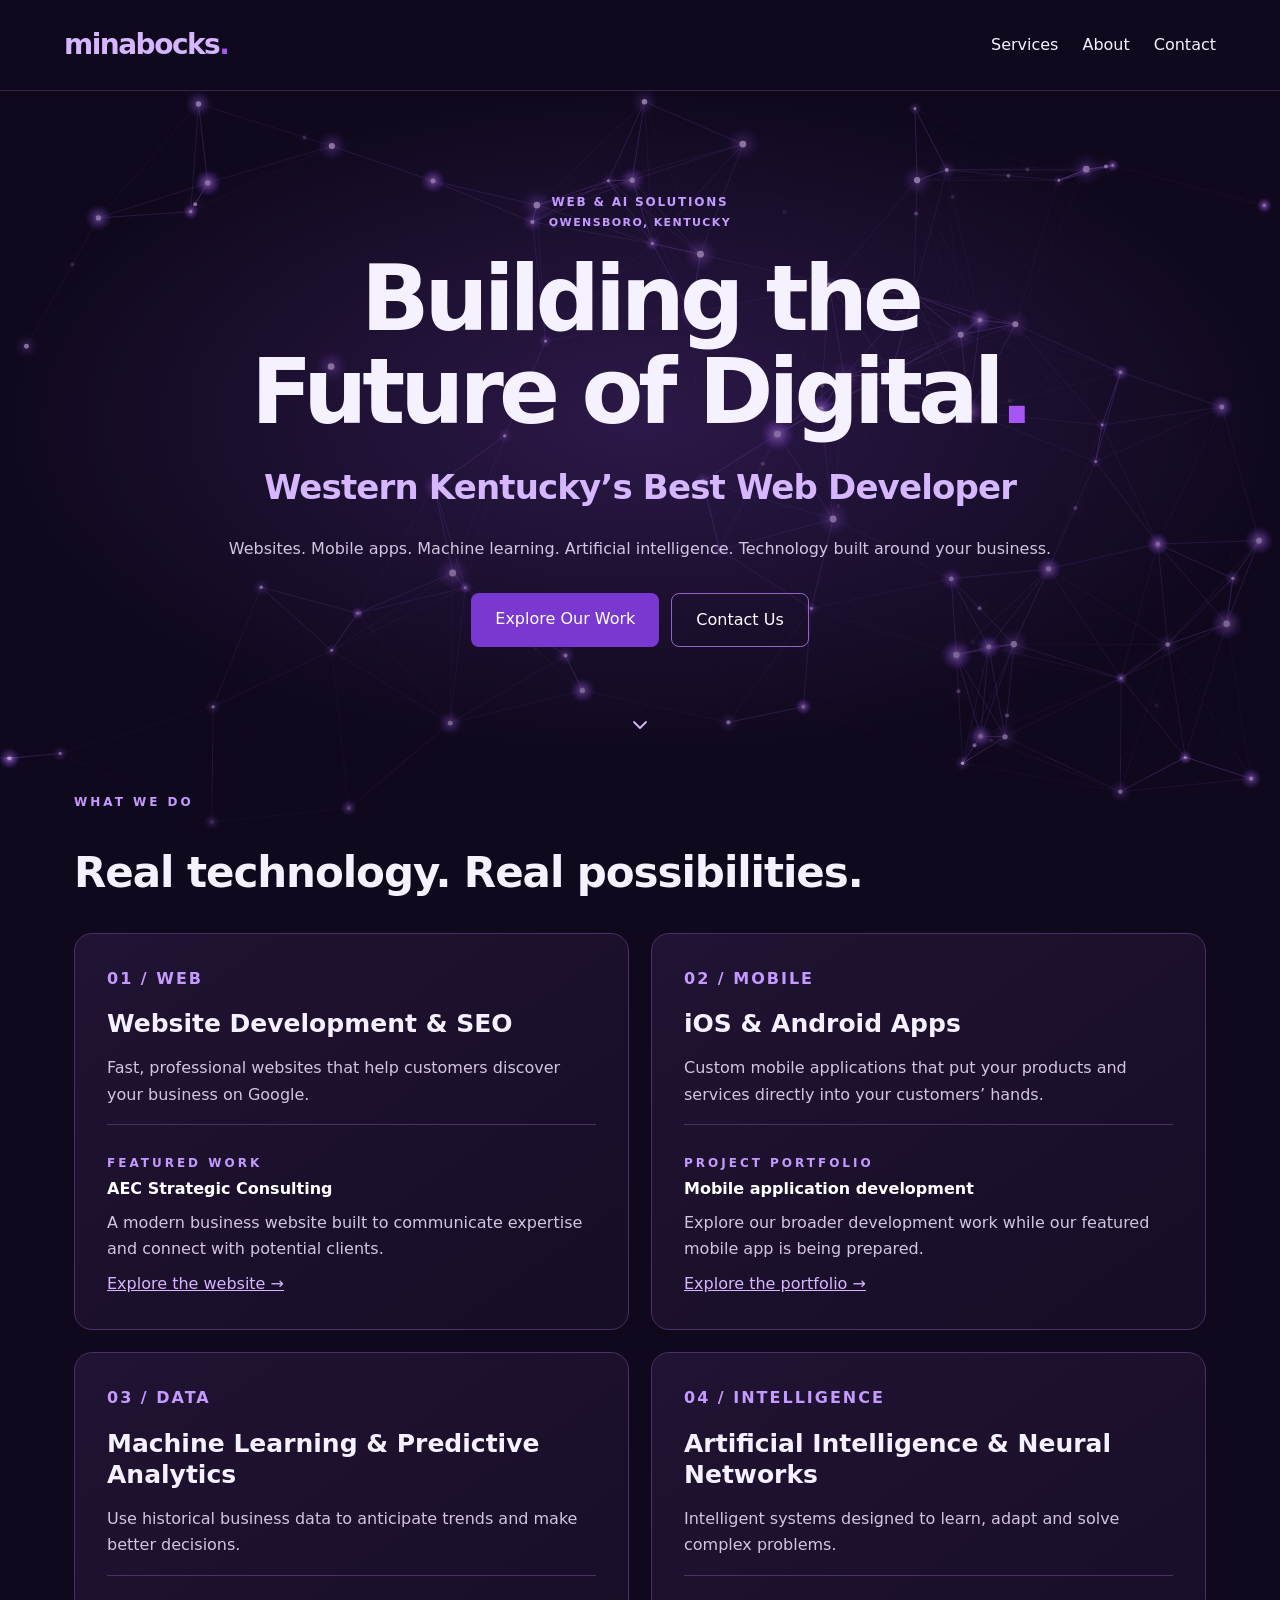
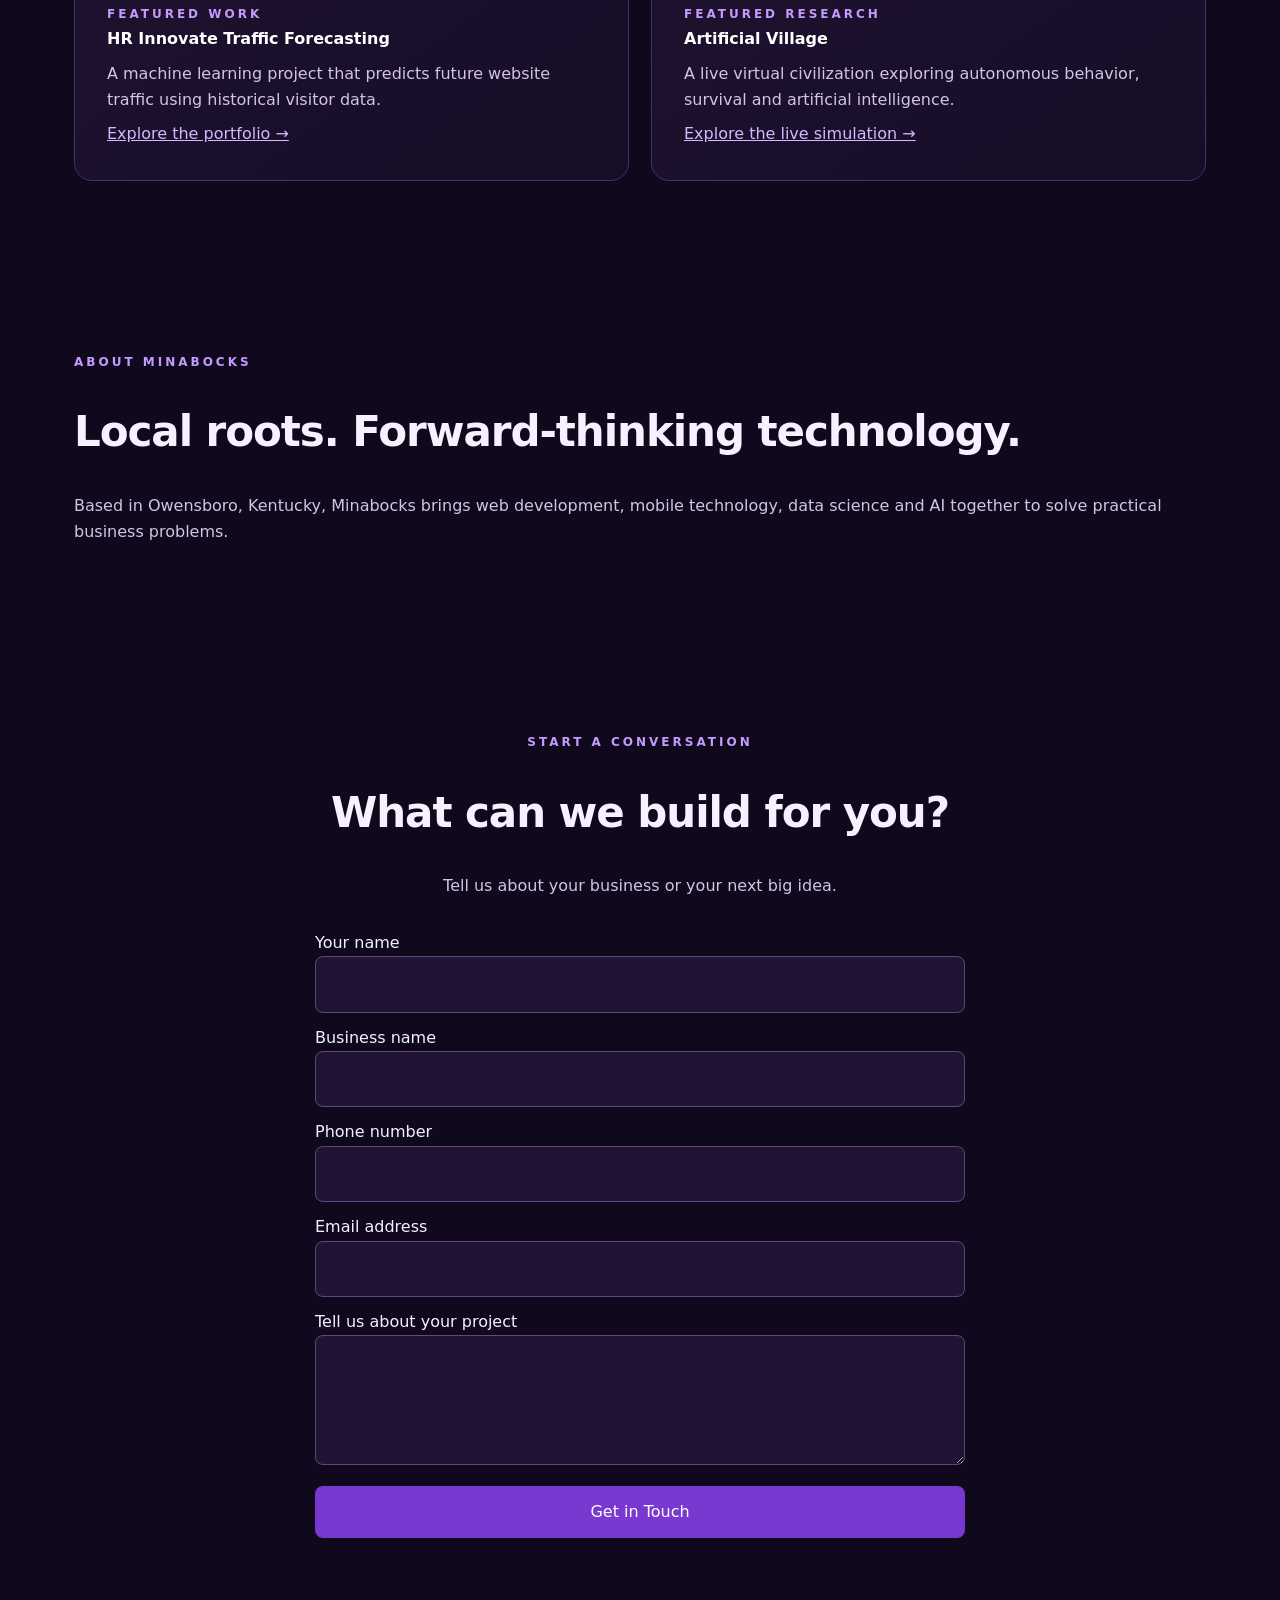
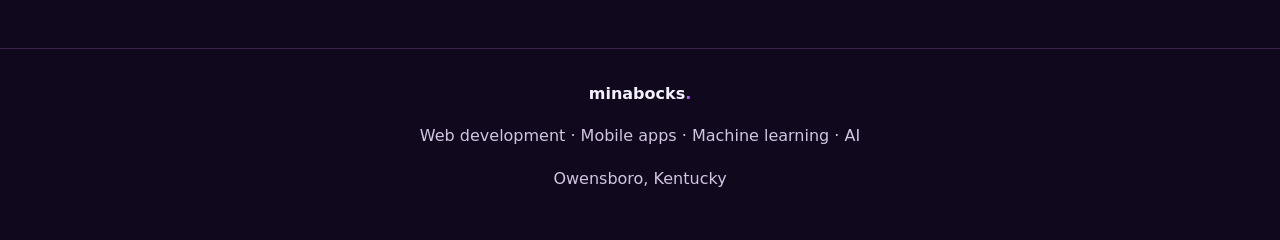
==== commit a58de4e6: "Extend neural animation past hero bottom with late fade into services" ====
--- a/index.html
+++ b/index.html
@@ -11,9 +11,10 @@
 .hero canvas{opacity:.8}
 .hero .eyebrow{letter-spacing:1.8px;line-height:1.5}.hero .eyebrow span{display:block}.hero .hero-location{font-size:11px;letter-spacing:1.4px;margin-top:4px;font-weight:600}@media(max-width:650px){.hero .eyebrow{letter-spacing:1.5px}}
 .hero-period{color:#a855f7}
+.hero{overflow:visible}.hero canvas{height:calc(100% + 90px);mask-image:linear-gradient(to bottom,#000 0%,#000 88%,transparent 100%);-webkit-mask-image:linear-gradient(to bottom,#000 0%,#000 88%,transparent 100%)}.hero:before{background:linear-gradient(to bottom,rgba(16,9,30,.25),rgba(16,9,30,.38))}#services{position:relative}
 </style></head><body><header><a class="brand" href="#">minabocks<span class="hero-period">.</span></a><button class="menu-toggle" type="button" aria-label="Open navigation" aria-expanded="false" aria-controls="main-nav"><span></span><span></span><span></span></button><nav id="main-nav" aria-label="Main navigation"><a href="#services">Services</a><a href="#about">About</a><a href="#contact">Contact</a></nav></header><main><section class="hero"><canvas id="neural-canvas" aria-hidden="true"></canvas><div><p class="eyebrow"><span>Web &amp; AI Solutions</span><span class="hero-location">Owensboro, Kentucky</span></p><h1>Building the Future of Digital<span class="hero-period">.</span></h1><h2>Western Kentucky’s Best Web Developer</h2><p>Websites. Mobile apps. Machine learning. Artificial intelligence. Technology built around your business.</p><div class="actions"><a class="btn" href="#services">Explore Our Work</a><a class="btn secondary" href="#contact">Contact Us</a></div></div><a class="scroll-cue" href="#services" aria-label="Scroll to services"><svg width="24" height="24" viewBox="0 0 24 24" fill="none" aria-hidden="true"><path d="M6 9l6 6 6-6" stroke="currentColor" stroke-width="1.8" stroke-linecap="round" stroke-linejoin="round"/></svg></a></section><section class="section" id="services"><p class="eyebrow">What we do</p><h2>Real technology. Real possibilities.</h2><div class="grid"><article class="card"><span class="num">01 / WEB</span><h3>Website Development &amp; SEO</h3><p>Fast, professional websites that help customers discover your business on Google.</p><div class="sample"><span class="eyebrow">Featured work</span><strong>AEC Strategic Consulting</strong><p>A modern business website built to communicate expertise and connect with potential clients.</p><a href="https://aecstrat.com/">Explore the website →</a></div></article><article class="card"><span class="num">02 / MOBILE</span><h3>iOS &amp; Android Apps</h3><p>Custom mobile applications that put your products and services directly into your customers’ hands.</p><div class="sample"><span class="eyebrow">Project portfolio</span><strong>Mobile application development</strong><p>Explore our broader development work while our featured mobile app is being prepared.</p><a href="https://kevinbrownmoreno.com/">Explore the portfolio →</a></div></article><article class="card"><span class="num">03 / DATA</span><h3>Machine Learning &amp; Predictive Analytics</h3><p>Use historical business data to anticipate trends and make better decisions.</p><div class="sample"><span class="eyebrow">Featured work</span><strong>HR Innovate Traffic Forecasting</strong><p>A machine learning project that predicts future website traffic using historical visitor data.</p><a href="https://kevinbrownmoreno.com/">Explore the portfolio →</a></div></article><article class="card"><span class="num">04 / INTELLIGENCE</span><h3>Artificial Intelligence &amp; Neural Networks</h3><p>Intelligent systems designed to learn, adapt and solve complex problems.</p><div class="sample"><span class="eyebrow">Featured research</span><strong>Artificial Village</strong><p>A live virtual civilization exploring autonomous behavior, survival and artificial intelligence.</p><a href="https://kevinbrownmoreno.com/artificial-civilization">Explore the live simulation →</a></div></article></div></section><section class="section" id="about"><p class="eyebrow">About Minabocks</p><h2>Local roots. Forward-thinking technology.</h2><p>Based in Owensboro, Kentucky, Minabocks brings web development, mobile technology, data science and AI together to solve practical business problems.</p></section><section class="section contact" id="contact"><p class="eyebrow">Start a conversation</p><h2>What can we build for you?</h2><p>Tell us about your business or your next big idea.</p><form name="demo-request" method="POST" data-netlify="true" action="/success.html"><input type="hidden" name="form-name" value="demo-request"><label>Your name<input name="name" autocomplete="name" required></label><label>Business name<input name="business" autocomplete="organization"></label><label>Phone number<input type="tel" name="phone" autocomplete="tel" required></label><label>Email address<input type="email" name="email" autocomplete="email"></label><label>Tell us about your project<textarea name="message"></textarea></label><button class="btn" type="submit">Get in Touch</button></form></section></main><footer><strong>minabocks<span class="hero-period">.</span></strong><p>Web development · Mobile apps · Machine learning · AI</p><p>Owensboro, Kentucky</p></footer><script>
 (()=>{const canvas=document.getElementById('neural-canvas'),ctx=canvas.getContext('2d');if(!ctx)return;const hero=canvas.parentElement,motion=matchMedia('(prefers-reduced-motion: reduce)');let w,h,nodes=[],raf=0,last=0;
-function resize(){const r=hero.getBoundingClientRect(),d=Math.min(devicePixelRatio||1,1.75);w=r.width;h=r.height;canvas.width=Math.round(w*d);canvas.height=Math.round(h*d);ctx.setTransform(d,0,0,d,0,0);const count=w<650?42:78;nodes=Array.from({length:count},()=>({x:Math.random()*w,y:Math.random()*h,vx:(Math.random()-.5)*12,vy:(Math.random()-.5)*12,r:1.2+Math.random()*2.3,phase:Math.random()*Math.PI*2}));}
+function resize(){const r=hero.getBoundingClientRect(),d=Math.min(devicePixelRatio||1,1.75);w=r.width;h=r.height+90;canvas.width=Math.round(w*d);canvas.height=Math.round(h*d);ctx.setTransform(d,0,0,d,0,0);const count=w<650?42:78;nodes=Array.from({length:count},()=>({x:Math.random()*w,y:Math.random()*h,vx:(Math.random()-.5)*12,vy:(Math.random()-.5)*12,r:1.2+Math.random()*2.3,phase:Math.random()*Math.PI*2}));}
 function draw(t){const dt=Math.min((t-last)/1000||0,.05);last=t;ctx.clearRect(0,0,w,h);const reach=w<650?125:185;for(const n of nodes){if(!motion.matches){n.x+=n.vx*dt;n.y+=n.vy*dt;if(n.x<0||n.x>w){n.vx*=-1;n.x=Math.max(0,Math.min(w,n.x));}if(n.y<0||n.y>h){n.vy*=-1;n.y=Math.max(0,Math.min(h,n.y));}}}
 for(let i=0;i<nodes.length;i++){const a=nodes[i];for(let j=i+1;j<nodes.length;j++){const b=nodes[j],dist=Math.hypot(a.x-b.x,a.y-b.y);if(dist>=reach)continue;const alpha=(1-dist/reach)*.65;ctx.strokeStyle='rgba(171,103,255,'+alpha+')';ctx.lineWidth=.85;ctx.beginPath();ctx.moveTo(a.x,a.y);ctx.lineTo(b.x,b.y);ctx.stroke();if((i*17+j*13)%9===0){const p=motion.matches?.5:(t*.00028+(i*31+j*7)*.137)%1;const x=a.x+(b.x-a.x)*p,y=a.y+(b.y-a.y)*p;ctx.fillStyle='rgba(224,183,255,'+Math.min(1,alpha*2)+')';ctx.shadowColor='#b66aff';ctx.shadowBlur=10;ctx.beginPath();ctx.arc(x,y,2,0,Math.PI*2);ctx.fill();ctx.shadowBlur=0;}}}
 for(const n of nodes){const glow=motion.matches?.8:.65+.35*Math.sin(t*.0015+n.phase);const g=ctx.createRadialGradient(n.x,n.y,0,n.x,n.y,n.r*5);g.addColorStop(0,'rgba(202,145,255,'+glow+')');g.addColorStop(1,'rgba(125,49,225,0)');ctx.fillStyle=g;ctx.beginPath();ctx.arc(n.x,n.y,n.r*5,0,Math.PI*2);ctx.fill();ctx.fillStyle='#e0bdff';ctx.beginPath();ctx.arc(n.x,n.y,n.r,0,Math.PI*2);ctx.fill();}}
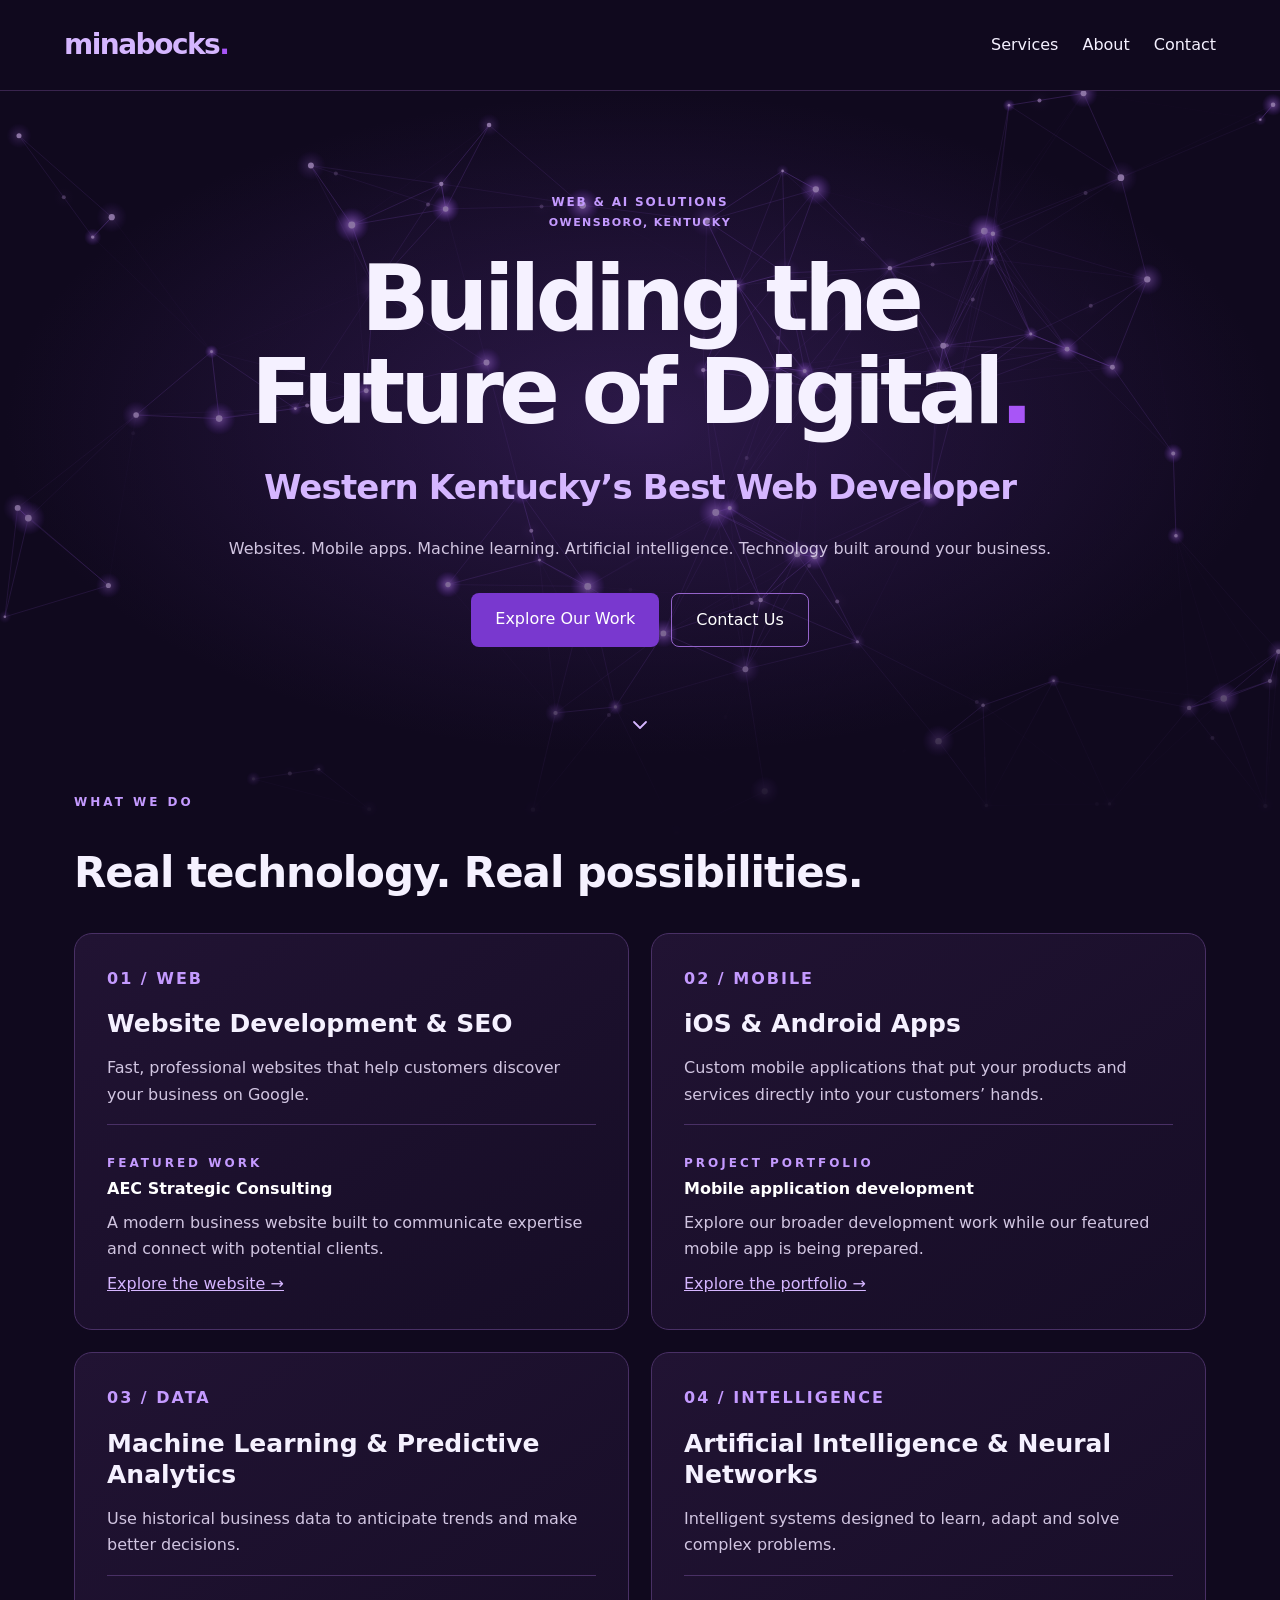
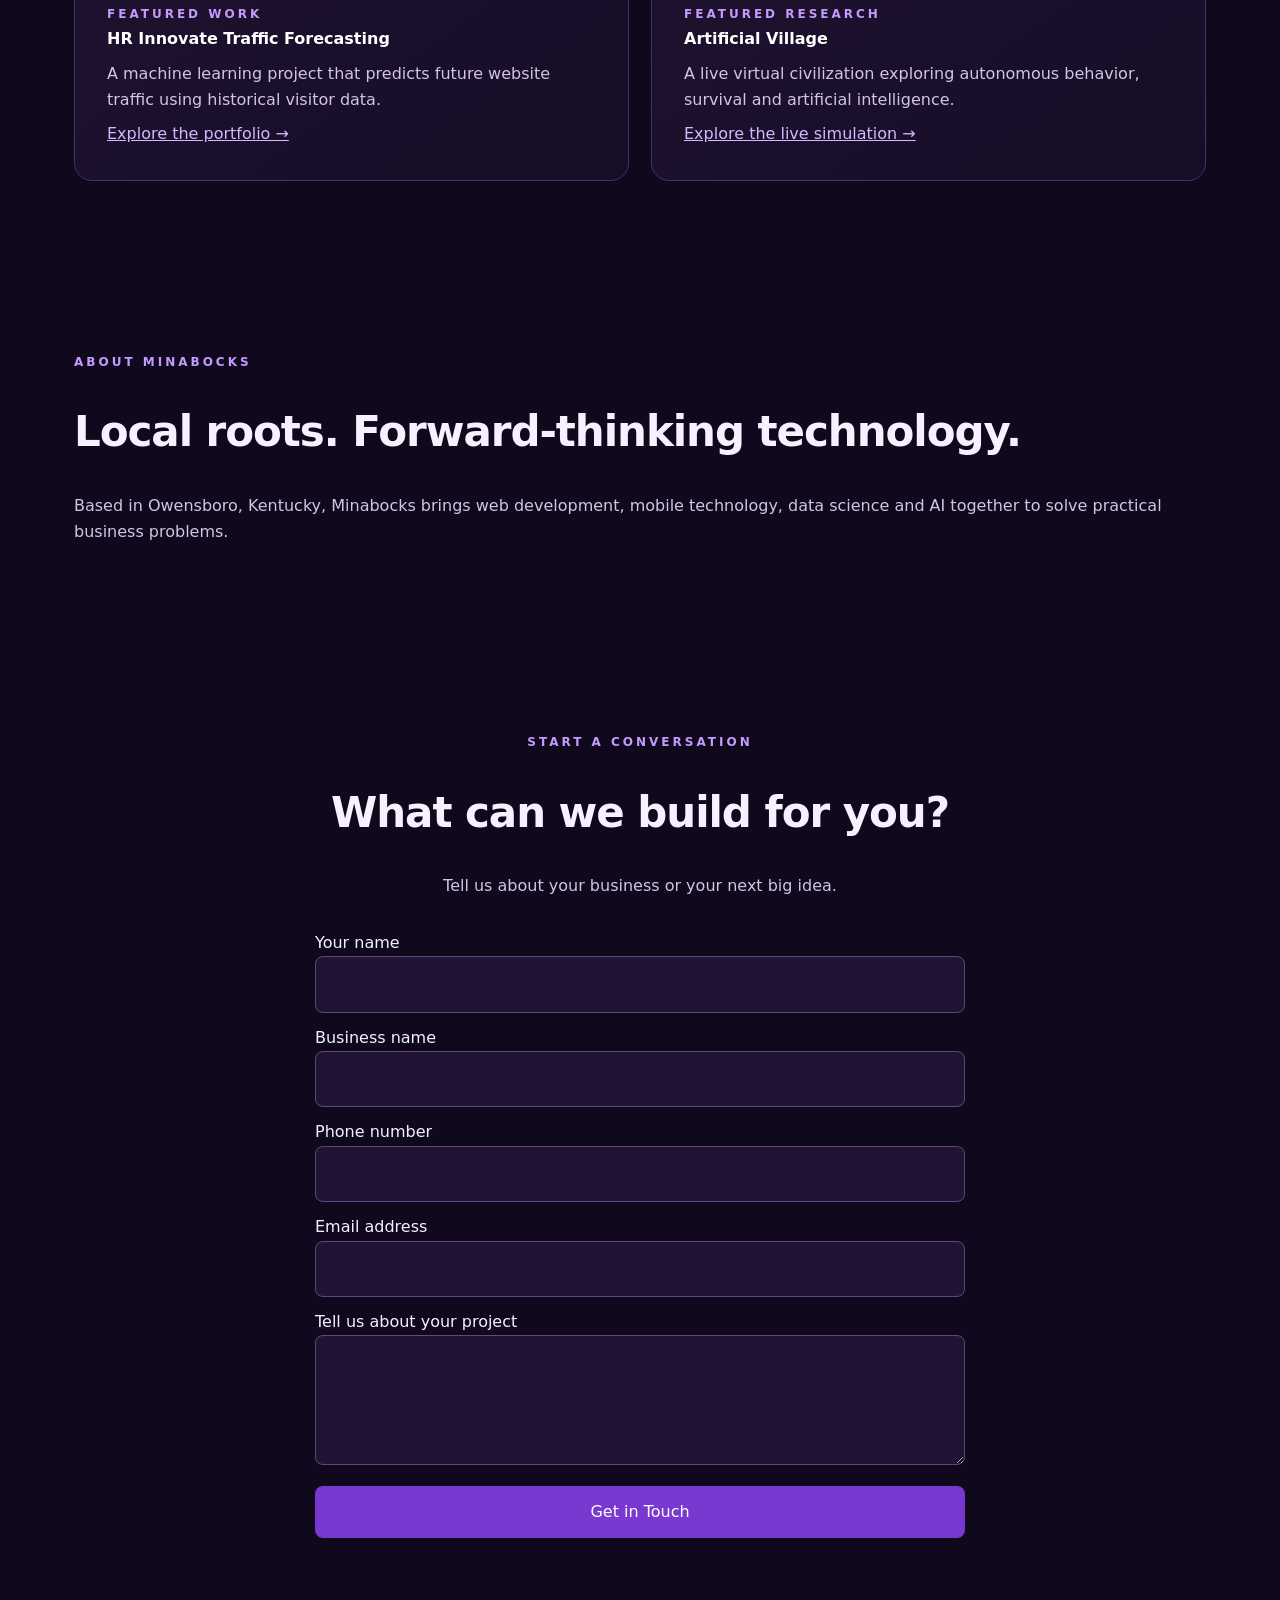
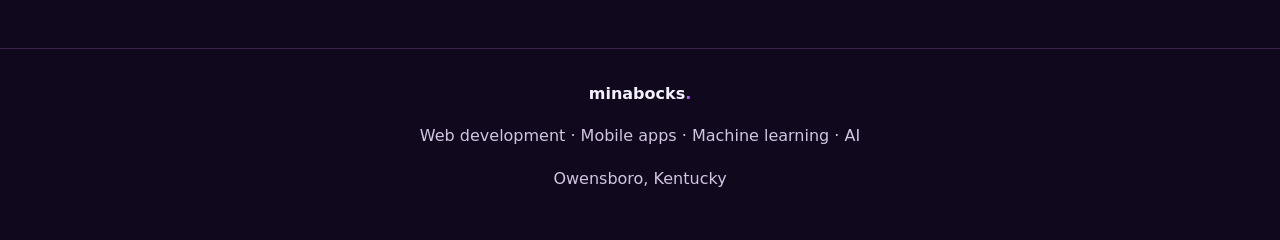
==== commit 93bb92af: "Apply gradual fade directly to canvas pixels for reliable mobile rendering" ====
--- a/index.html
+++ b/index.html
@@ -12,12 +12,13 @@
 .hero .eyebrow{letter-spacing:1.8px;line-height:1.5}.hero .eyebrow span{display:block}.hero .hero-location{font-size:11px;letter-spacing:1.4px;margin-top:4px;font-weight:600}@media(max-width:650px){.hero .eyebrow{letter-spacing:1.5px}}
 .hero-period{color:#a855f7}
 .hero{overflow:visible}.hero canvas{height:calc(100% + 90px);mask-image:linear-gradient(to bottom,#000 0%,#000 88%,transparent 100%);-webkit-mask-image:linear-gradient(to bottom,#000 0%,#000 88%,transparent 100%)}.hero:before{background:linear-gradient(to bottom,rgba(16,9,30,.25),rgba(16,9,30,.38))}#services{position:relative}
+.hero canvas{mask-image:linear-gradient(to bottom,#000 0%,#000 70%,rgba(0,0,0,.85) 80%,rgba(0,0,0,.45) 90%,transparent 100%);-webkit-mask-image:linear-gradient(to bottom,#000 0%,#000 70%,rgba(0,0,0,.85) 80%,rgba(0,0,0,.45) 90%,transparent 100%)}
 </style></head><body><header><a class="brand" href="#">minabocks<span class="hero-period">.</span></a><button class="menu-toggle" type="button" aria-label="Open navigation" aria-expanded="false" aria-controls="main-nav"><span></span><span></span><span></span></button><nav id="main-nav" aria-label="Main navigation"><a href="#services">Services</a><a href="#about">About</a><a href="#contact">Contact</a></nav></header><main><section class="hero"><canvas id="neural-canvas" aria-hidden="true"></canvas><div><p class="eyebrow"><span>Web &amp; AI Solutions</span><span class="hero-location">Owensboro, Kentucky</span></p><h1>Building the Future of Digital<span class="hero-period">.</span></h1><h2>Western Kentucky’s Best Web Developer</h2><p>Websites. Mobile apps. Machine learning. Artificial intelligence. Technology built around your business.</p><div class="actions"><a class="btn" href="#services">Explore Our Work</a><a class="btn secondary" href="#contact">Contact Us</a></div></div><a class="scroll-cue" href="#services" aria-label="Scroll to services"><svg width="24" height="24" viewBox="0 0 24 24" fill="none" aria-hidden="true"><path d="M6 9l6 6 6-6" stroke="currentColor" stroke-width="1.8" stroke-linecap="round" stroke-linejoin="round"/></svg></a></section><section class="section" id="services"><p class="eyebrow">What we do</p><h2>Real technology. Real possibilities.</h2><div class="grid"><article class="card"><span class="num">01 / WEB</span><h3>Website Development &amp; SEO</h3><p>Fast, professional websites that help customers discover your business on Google.</p><div class="sample"><span class="eyebrow">Featured work</span><strong>AEC Strategic Consulting</strong><p>A modern business website built to communicate expertise and connect with potential clients.</p><a href="https://aecstrat.com/">Explore the website →</a></div></article><article class="card"><span class="num">02 / MOBILE</span><h3>iOS &amp; Android Apps</h3><p>Custom mobile applications that put your products and services directly into your customers’ hands.</p><div class="sample"><span class="eyebrow">Project portfolio</span><strong>Mobile application development</strong><p>Explore our broader development work while our featured mobile app is being prepared.</p><a href="https://kevinbrownmoreno.com/">Explore the portfolio →</a></div></article><article class="card"><span class="num">03 / DATA</span><h3>Machine Learning &amp; Predictive Analytics</h3><p>Use historical business data to anticipate trends and make better decisions.</p><div class="sample"><span class="eyebrow">Featured work</span><strong>HR Innovate Traffic Forecasting</strong><p>A machine learning project that predicts future website traffic using historical visitor data.</p><a href="https://kevinbrownmoreno.com/">Explore the portfolio →</a></div></article><article class="card"><span class="num">04 / INTELLIGENCE</span><h3>Artificial Intelligence &amp; Neural Networks</h3><p>Intelligent systems designed to learn, adapt and solve complex problems.</p><div class="sample"><span class="eyebrow">Featured research</span><strong>Artificial Village</strong><p>A live virtual civilization exploring autonomous behavior, survival and artificial intelligence.</p><a href="https://kevinbrownmoreno.com/artificial-civilization">Explore the live simulation →</a></div></article></div></section><section class="section" id="about"><p class="eyebrow">About Minabocks</p><h2>Local roots. Forward-thinking technology.</h2><p>Based in Owensboro, Kentucky, Minabocks brings web development, mobile technology, data science and AI together to solve practical business problems.</p></section><section class="section contact" id="contact"><p class="eyebrow">Start a conversation</p><h2>What can we build for you?</h2><p>Tell us about your business or your next big idea.</p><form name="demo-request" method="POST" data-netlify="true" action="/success.html"><input type="hidden" name="form-name" value="demo-request"><label>Your name<input name="name" autocomplete="name" required></label><label>Business name<input name="business" autocomplete="organization"></label><label>Phone number<input type="tel" name="phone" autocomplete="tel" required></label><label>Email address<input type="email" name="email" autocomplete="email"></label><label>Tell us about your project<textarea name="message"></textarea></label><button class="btn" type="submit">Get in Touch</button></form></section></main><footer><strong>minabocks<span class="hero-period">.</span></strong><p>Web development · Mobile apps · Machine learning · AI</p><p>Owensboro, Kentucky</p></footer><script>
 (()=>{const canvas=document.getElementById('neural-canvas'),ctx=canvas.getContext('2d');if(!ctx)return;const hero=canvas.parentElement,motion=matchMedia('(prefers-reduced-motion: reduce)');let w,h,nodes=[],raf=0,last=0;
 function resize(){const r=hero.getBoundingClientRect(),d=Math.min(devicePixelRatio||1,1.75);w=r.width;h=r.height+90;canvas.width=Math.round(w*d);canvas.height=Math.round(h*d);ctx.setTransform(d,0,0,d,0,0);const count=w<650?42:78;nodes=Array.from({length:count},()=>({x:Math.random()*w,y:Math.random()*h,vx:(Math.random()-.5)*12,vy:(Math.random()-.5)*12,r:1.2+Math.random()*2.3,phase:Math.random()*Math.PI*2}));}
 function draw(t){const dt=Math.min((t-last)/1000||0,.05);last=t;ctx.clearRect(0,0,w,h);const reach=w<650?125:185;for(const n of nodes){if(!motion.matches){n.x+=n.vx*dt;n.y+=n.vy*dt;if(n.x<0||n.x>w){n.vx*=-1;n.x=Math.max(0,Math.min(w,n.x));}if(n.y<0||n.y>h){n.vy*=-1;n.y=Math.max(0,Math.min(h,n.y));}}}
 for(let i=0;i<nodes.length;i++){const a=nodes[i];for(let j=i+1;j<nodes.length;j++){const b=nodes[j],dist=Math.hypot(a.x-b.x,a.y-b.y);if(dist>=reach)continue;const alpha=(1-dist/reach)*.65;ctx.strokeStyle='rgba(171,103,255,'+alpha+')';ctx.lineWidth=.85;ctx.beginPath();ctx.moveTo(a.x,a.y);ctx.lineTo(b.x,b.y);ctx.stroke();if((i*17+j*13)%9===0){const p=motion.matches?.5:(t*.00028+(i*31+j*7)*.137)%1;const x=a.x+(b.x-a.x)*p,y=a.y+(b.y-a.y)*p;ctx.fillStyle='rgba(224,183,255,'+Math.min(1,alpha*2)+')';ctx.shadowColor='#b66aff';ctx.shadowBlur=10;ctx.beginPath();ctx.arc(x,y,2,0,Math.PI*2);ctx.fill();ctx.shadowBlur=0;}}}
-for(const n of nodes){const glow=motion.matches?.8:.65+.35*Math.sin(t*.0015+n.phase);const g=ctx.createRadialGradient(n.x,n.y,0,n.x,n.y,n.r*5);g.addColorStop(0,'rgba(202,145,255,'+glow+')');g.addColorStop(1,'rgba(125,49,225,0)');ctx.fillStyle=g;ctx.beginPath();ctx.arc(n.x,n.y,n.r*5,0,Math.PI*2);ctx.fill();ctx.fillStyle='#e0bdff';ctx.beginPath();ctx.arc(n.x,n.y,n.r,0,Math.PI*2);ctx.fill();}}
+for(const n of nodes){const glow=motion.matches?.8:.65+.35*Math.sin(t*.0015+n.phase);const g=ctx.createRadialGradient(n.x,n.y,0,n.x,n.y,n.r*5);g.addColorStop(0,'rgba(202,145,255,'+glow+')');g.addColorStop(1,'rgba(125,49,225,0)');ctx.fillStyle=g;ctx.beginPath();ctx.arc(n.x,n.y,n.r*5,0,Math.PI*2);ctx.fill();ctx.fillStyle='#e0bdff';ctx.beginPath();ctx.arc(n.x,n.y,n.r,0,Math.PI*2);ctx.fill();}ctx.save();ctx.globalCompositeOperation='destination-out';const fade=ctx.createLinearGradient(0,h*.72,0,h);fade.addColorStop(0,'rgba(0,0,0,0)');fade.addColorStop(.5,'rgba(0,0,0,.25)');fade.addColorStop(1,'rgba(0,0,0,1)');ctx.fillStyle=fade;ctx.fillRect(0,h*.72,w,h*.28);ctx.restore();}
 function tick(t){raf=0;draw(t);if(!motion.matches&&!document.hidden)raf=requestAnimationFrame(tick);}
 function restart(){if(raf)cancelAnimationFrame(raf);raf=0;last=0;draw(performance.now());if(!motion.matches&&!document.hidden)raf=requestAnimationFrame(tick);}
 new ResizeObserver(()=>{resize();restart();}).observe(hero);document.addEventListener('visibilitychange',restart);motion.addEventListener('change',restart);resize();restart();})();
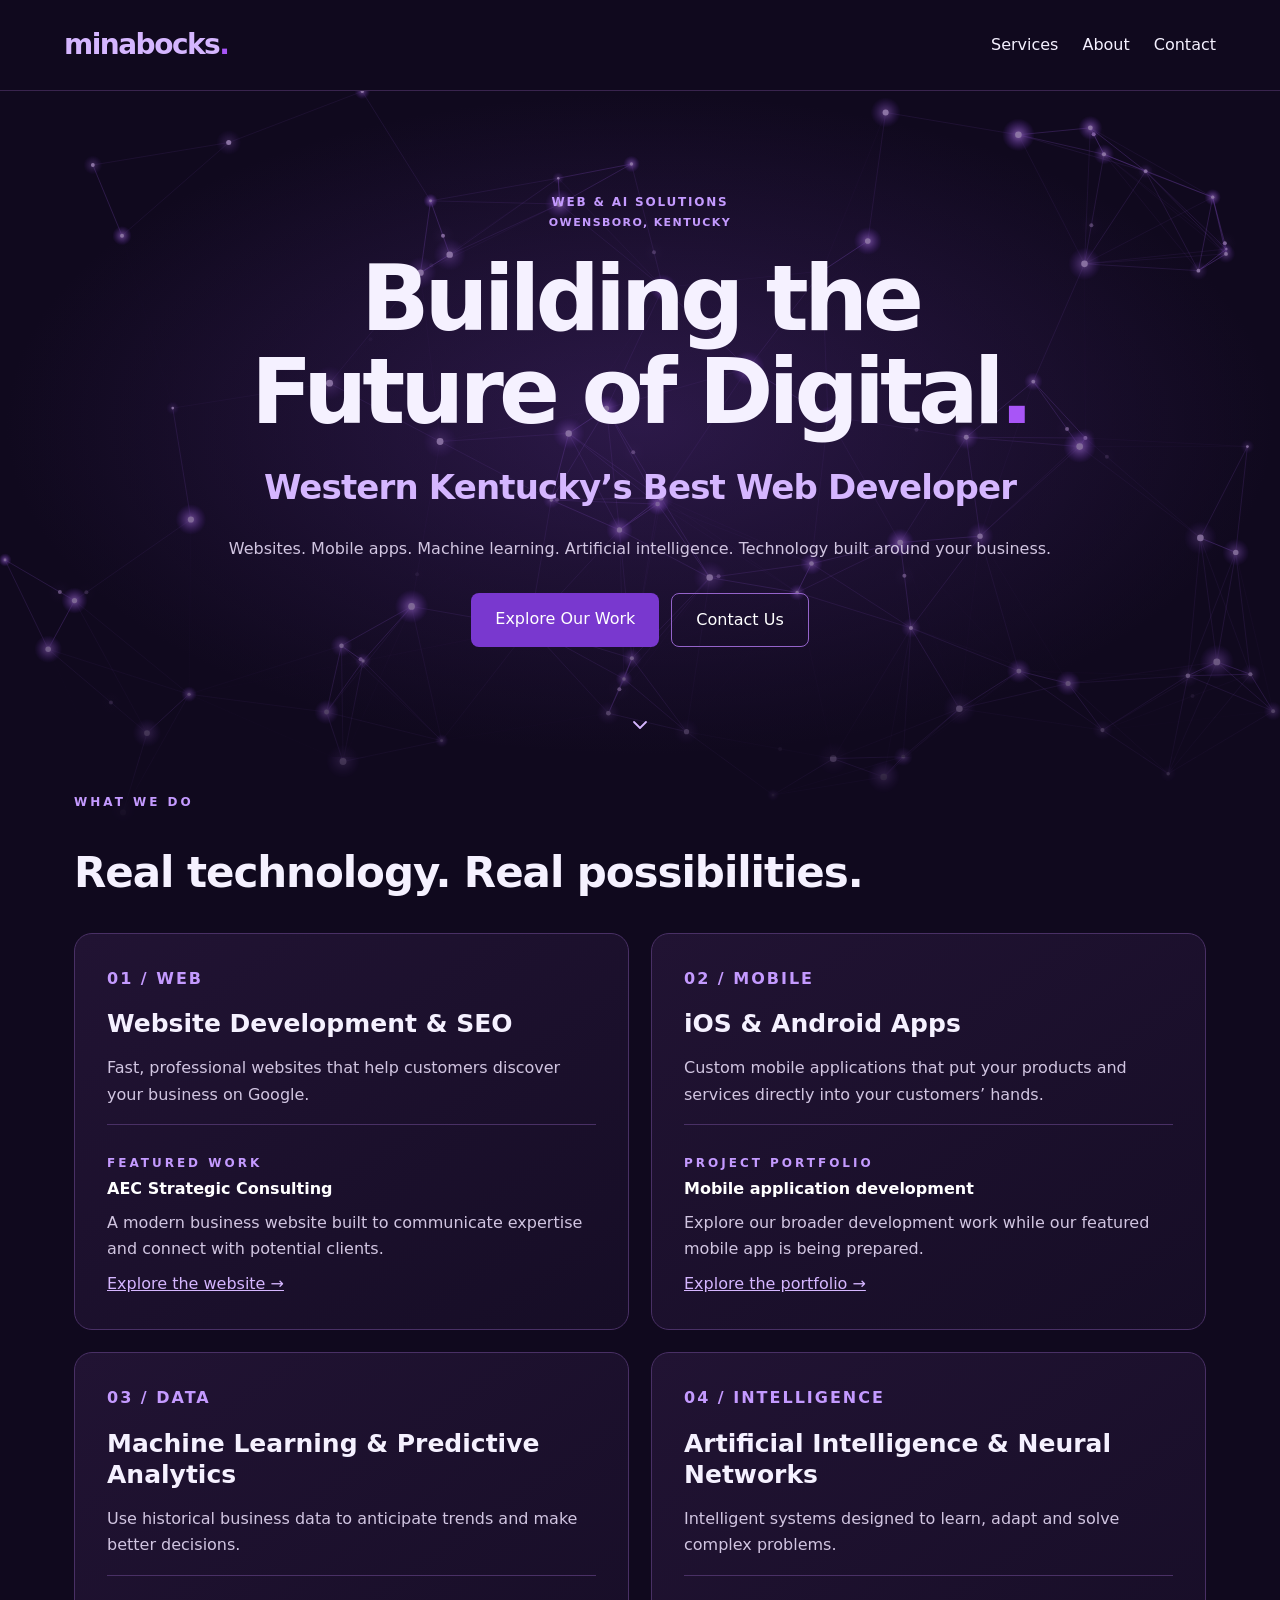
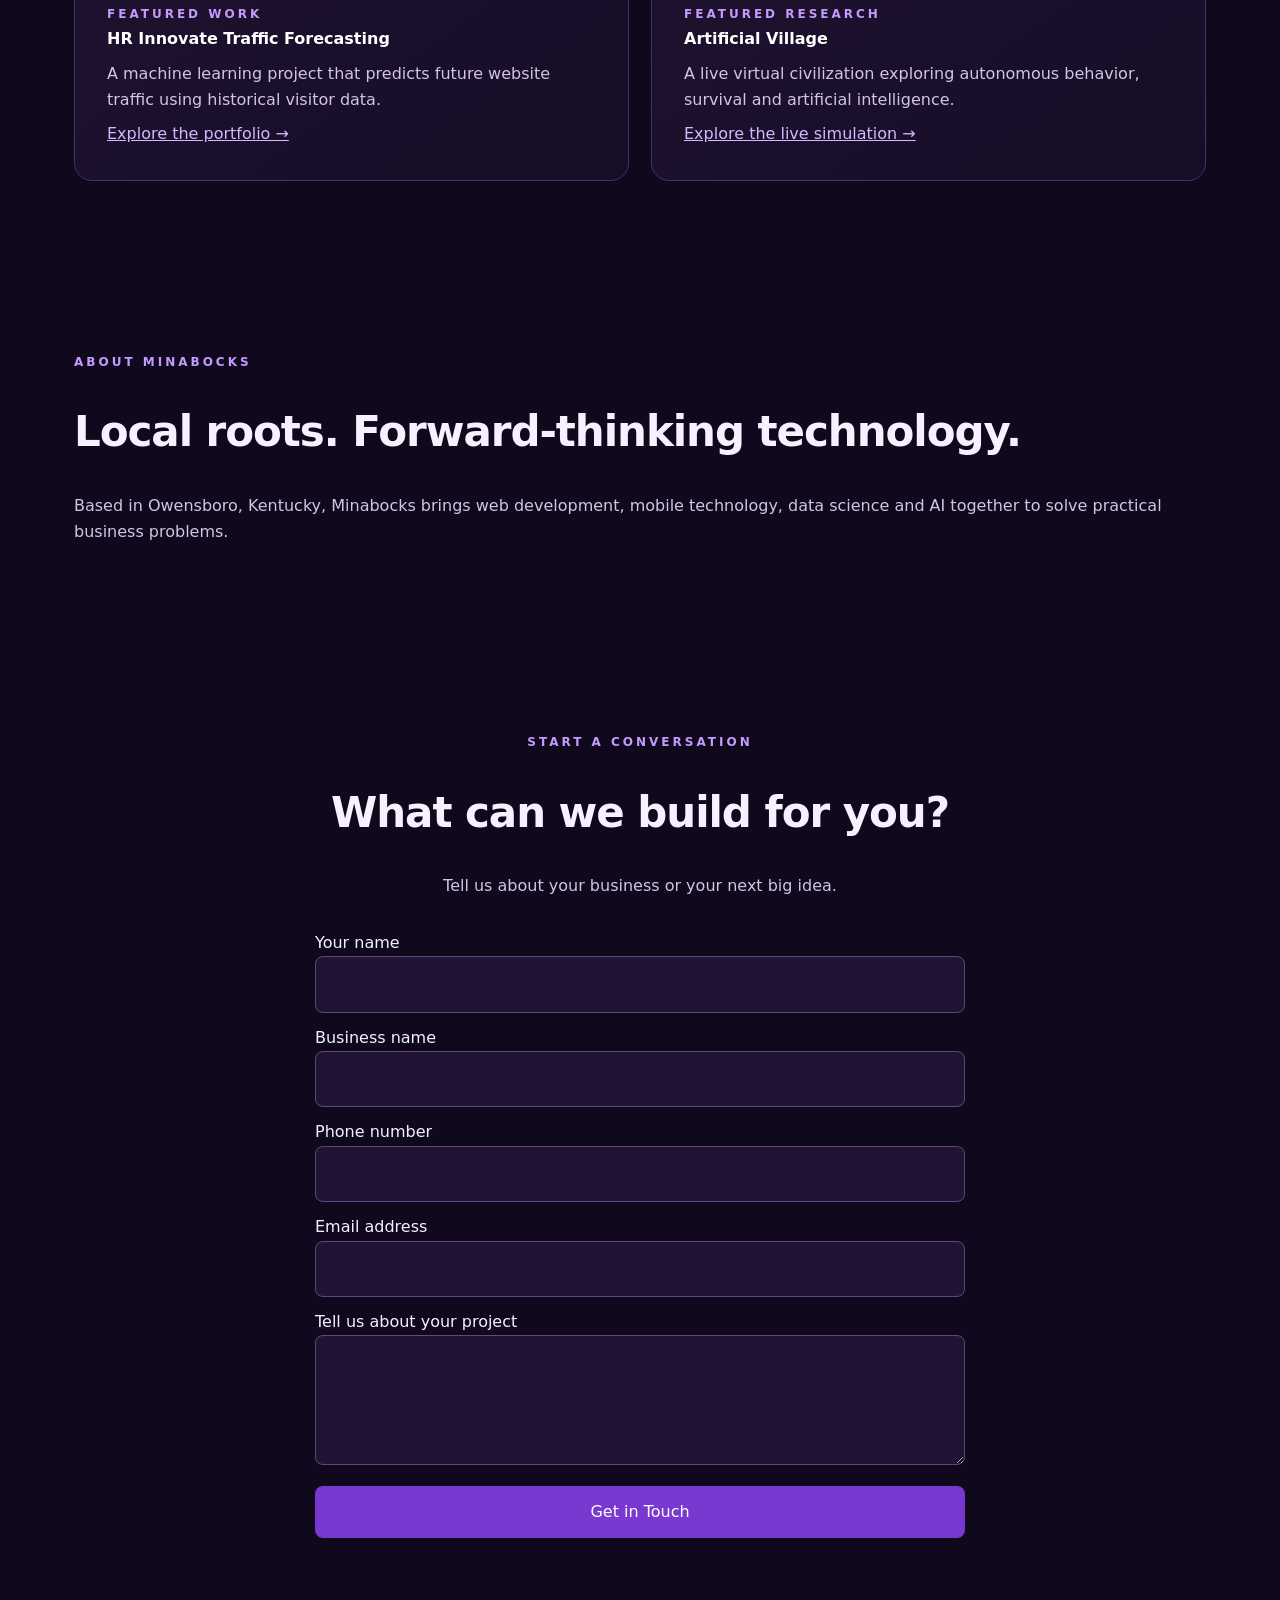
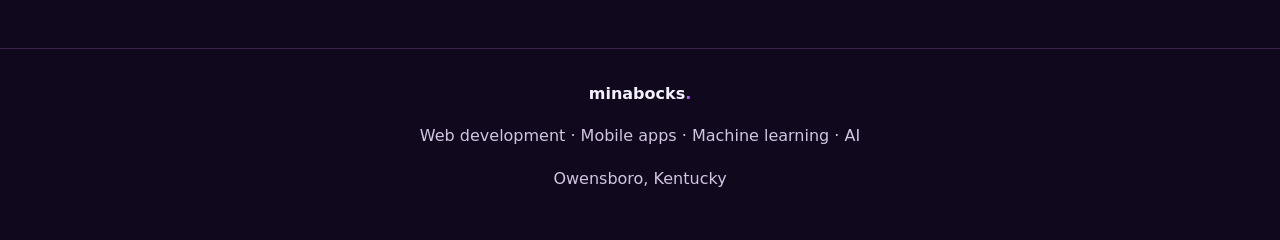
==== commit 4b56d346: "Update SEO title to Web and AI Solutions" ====
--- a/index.html
+++ b/index.html
@@ -1,5 +1,5 @@
 <!doctype html>
-<html lang="en"><head><meta charset="utf-8"><meta name="viewport" content="width=device-width,initial-scale=1"><title>Minabocks | Web Development, Apps & AI | Owensboro, KY</title><meta name="description" content="Minabocks builds websites, SEO solutions, mobile apps, predictive analytics and artificial intelligence in Western Kentucky."><meta property="og:title" content="Minabocks | Building the Future of Digital"><meta property="og:description" content="Websites, mobile apps, machine learning and AI."><meta property="og:url" content="https://minabocks.com/"><meta property="og:type" content="website"><link rel="canonical" href="https://minabocks.com/"><style>
+<html lang="en"><head><meta charset="utf-8"><meta name="viewport" content="width=device-width,initial-scale=1"><title>Minabocks | Web &amp; AI Solutions | Owensboro, KY</title><meta name="description" content="Minabocks builds websites, SEO solutions, mobile apps, predictive analytics and artificial intelligence in Western Kentucky."><meta property="og:title" content="Minabocks | Building the Future of Digital"><meta property="og:description" content="Websites, mobile apps, machine learning and AI."><meta property="og:url" content="https://minabocks.com/"><meta property="og:type" content="website"><link rel="canonical" href="https://minabocks.com/"><style>
 *{box-sizing:border-box}html{scroll-behavior:smooth}body{margin:0;background:#10091e;color:#f5f1ff;font:16px/1.65 system-ui,sans-serif}a{color:#d5b6ff}header{display:flex;align-items:center;justify-content:space-between;gap:20px;padding:22px max(5vw,20px);border-bottom:1px solid #39244e}header a{text-decoration:none}.brand{font-size:28px;font-weight:850;letter-spacing:-1.5px;color:#d5b6ff}nav{display:flex;gap:24px;flex-wrap:wrap}nav a{color:#f5f1ff}.hero{position:relative;isolation:isolate;overflow:hidden;min-height:620px;display:grid;place-items:center;text-align:center;padding:90px 20px;background:radial-gradient(ellipse,#39205c,#10091e 70%)}.hero canvas{position:absolute;inset:0;width:100%;height:100%;z-index:-2;pointer-events:none}.hero:before{content:"";position:absolute;inset:0;background:linear-gradient(0deg,#10091e,rgba(16,9,30,.65) 45%,rgba(16,9,30,.35));z-index:-1}.hero div{max-width:850px}.eyebrow{color:#c49aff;text-transform:uppercase;letter-spacing:3px;font-size:12px;font-weight:700}h1{font-size:clamp(48px,8vw,90px);line-height:1.04;letter-spacing:-.055em;margin:20px 0}h2{font-size:clamp(26px,4vw,42px);line-height:1.2;letter-spacing:-.025em} .hero h2{color:#d5b6ff;font-size:clamp(22px,3vw,34px)}p{color:#d1c5e1}.btn{display:inline-block;background:#7938cf;color:white;padding:13px 24px;border-radius:8px;text-decoration:none;font-weight:700;border:0;cursor:pointer;font:inherit}.secondary{background:transparent;border:1px solid #9463ca}.actions{display:flex;justify-content:center;gap:12px;flex-wrap:wrap;margin-top:30px}.section{max-width:1180px;margin:auto;padding:80px 24px}.grid{display:grid;grid-template-columns:repeat(2,minmax(0,1fr));gap:22px}.card{background:linear-gradient(145deg,#211333,#160d26);border:1px solid #493065;border-radius:18px;padding:32px;display:flex;flex-direction:column}.num{color:#c49aff;font-weight:700;letter-spacing:2px}h3{font-size:25px;line-height:1.25;margin:16px 0 0}.sample{margin-top:auto;padding-top:24px;border-top:1px solid #493065}.sample strong{display:block;color:white}.sample p{margin:8px 0}.contact{text-align:center}form{max-width:650px;margin:30px auto;display:grid;gap:12px;text-align:left}input,textarea{width:100%;background:#211333;border:1px solid #634580;border-radius:8px;padding:14px;color:white;font:inherit}textarea{min-height:130px}footer{text-align:center;border-top:1px solid #39244e;padding:32px}a:focus-visible,button:focus-visible{outline:3px solid #d5b6ff;outline-offset:4px}@media(max-width:650px){header{flex-direction:column}nav{justify-content:center;gap:16px}.grid{grid-template-columns:1fr}.hero{min-height:540px}.section{padding:50px 20px}.card{padding:24px}}@media(prefers-reduced-motion:reduce){html{scroll-behavior:auto}}
 @media(max-width:650px){header{padding:12px 20px;gap:6px}.brand{font-size:26px}nav{gap:18px}nav a{font-size:14px}.hero{min-height:0;padding:38px 20px 44px}.hero h1{margin:14px 0}.hero .eyebrow{margin:0 0 12px}.hero h2{margin:16px 0}.hero .actions{margin-top:22px}}
 .menu-toggle{display:none}@media(max-width:650px){header{position:absolute;top:0;left:0;right:0;z-index:10;flex-direction:row;justify-content:space-between;align-items:center;padding:12px 20px;border:0;background:transparent}header .brand{font-size:26px;text-shadow:0 2px 12px #10091e}.menu-toggle{display:flex;flex-direction:column;justify-content:center;align-items:center;gap:5px;width:44px;height:44px;border:1px solid #9463ca;border-radius:9px;background:#10091ecc;cursor:pointer}.menu-toggle span{display:block;width:21px;height:2px;background:#f5f1ff;border-radius:2px}header nav{display:none;position:absolute;top:62px;right:20px;min-width:160px;background:#211333;border:1px solid #634580;border-radius:10px;padding:10px;flex-direction:column;gap:0;box-shadow:0 8px 24px #0008}header nav.open{display:flex}header nav a{padding:10px 14px;font-size:16px}.hero{padding-top:88px}}
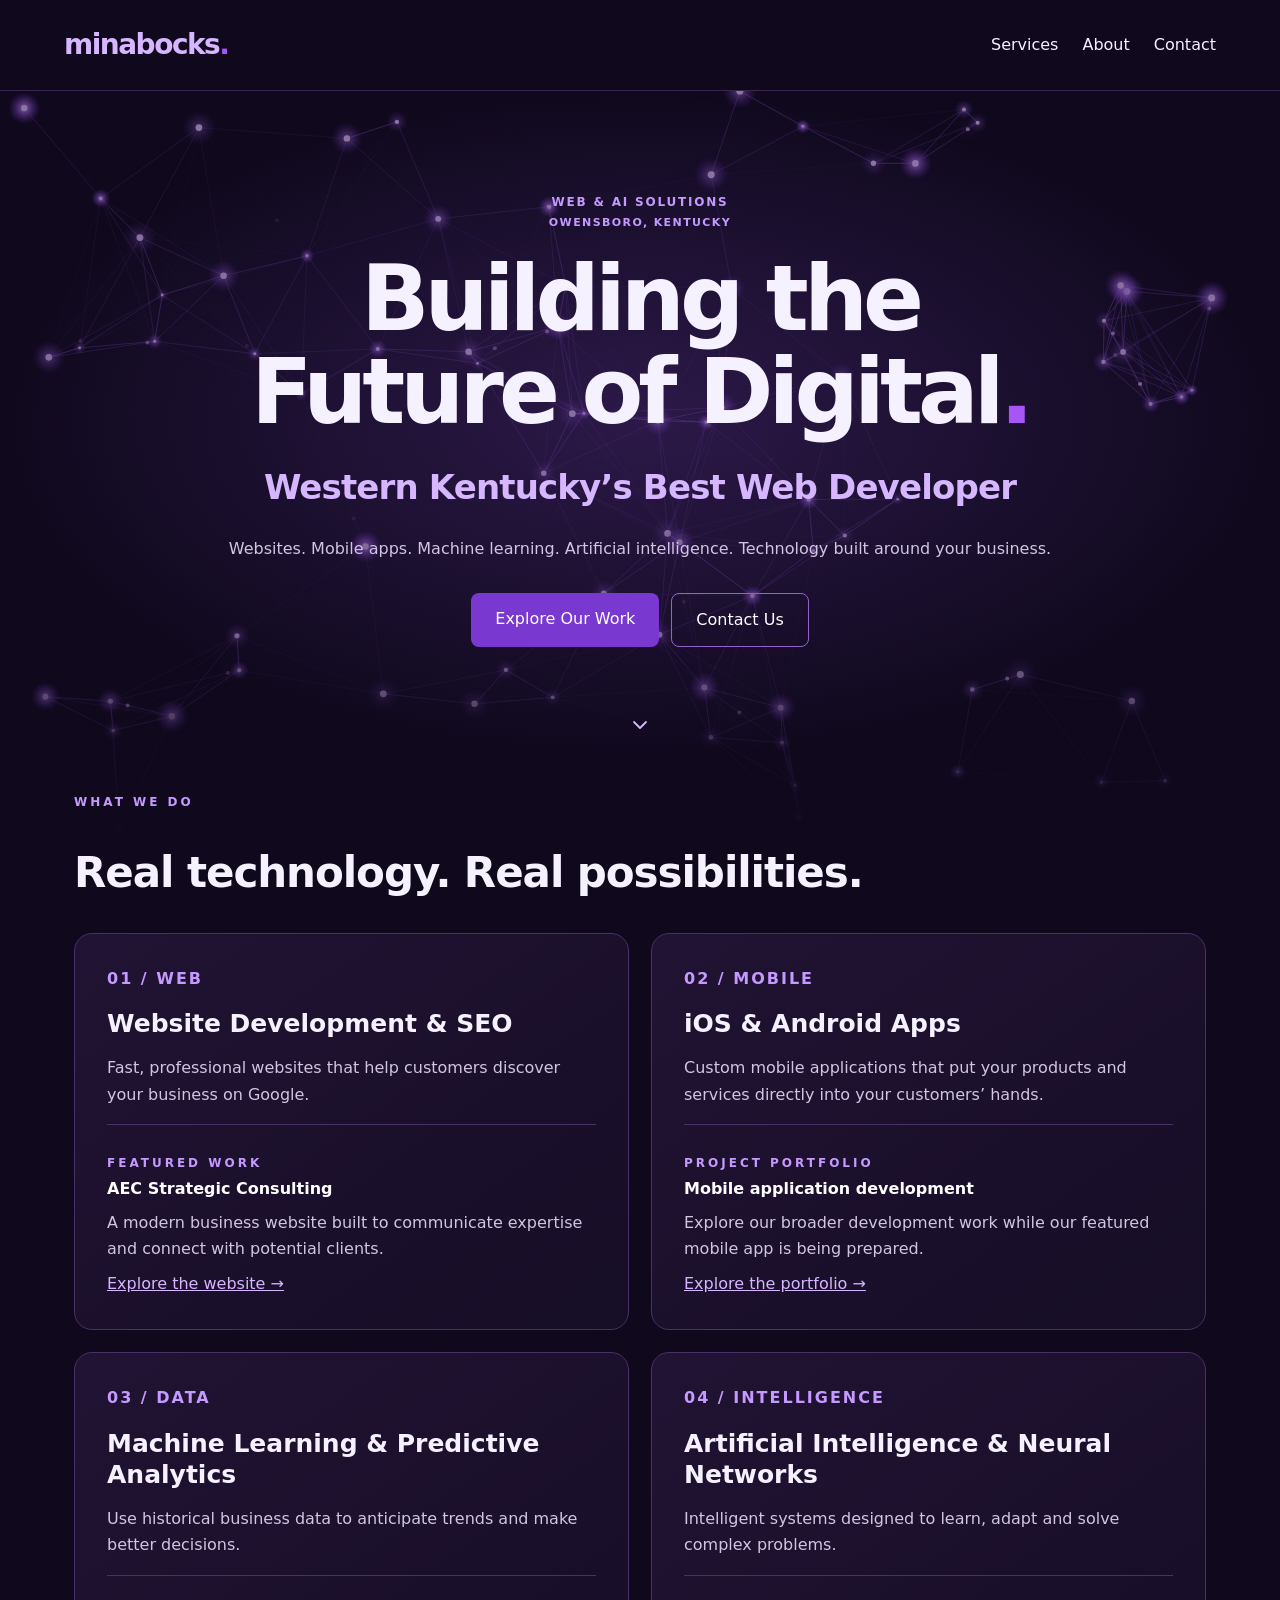
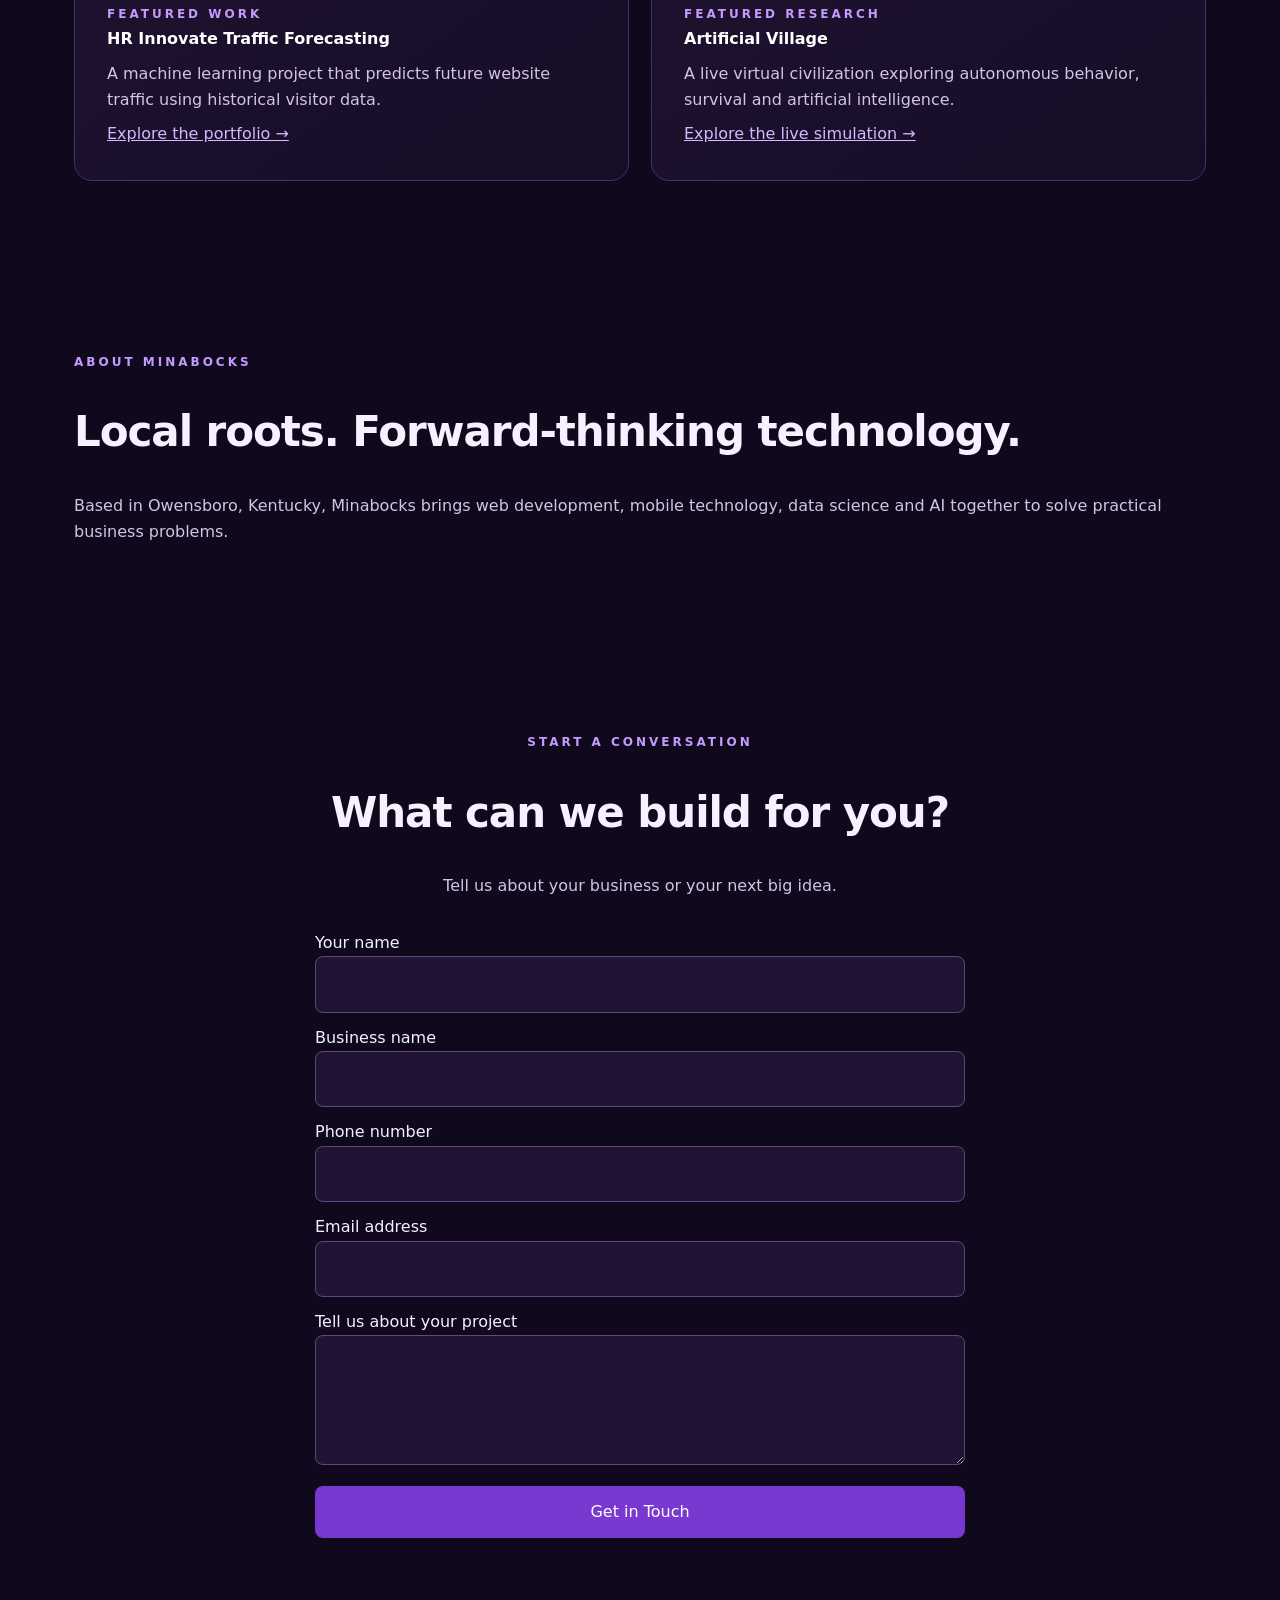
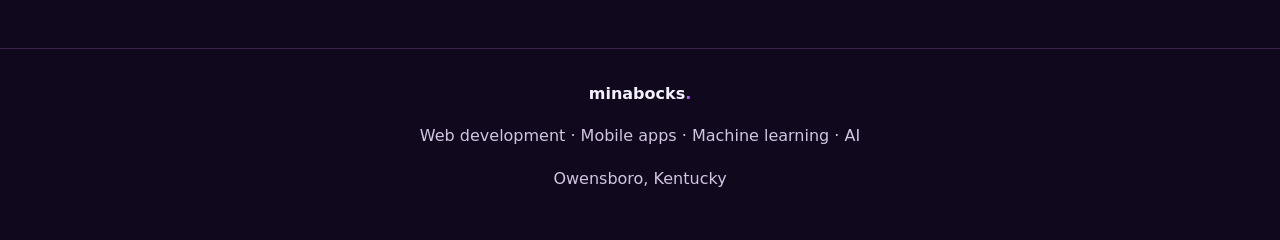
==== commit e8ef1284: "Remove location from SEO page title" ====
--- a/index.html
+++ b/index.html
@@ -1,5 +1,5 @@
 <!doctype html>
-<html lang="en"><head><meta charset="utf-8"><meta name="viewport" content="width=device-width,initial-scale=1"><title>Minabocks | Web &amp; AI Solutions | Owensboro, KY</title><meta name="description" content="Minabocks builds websites, SEO solutions, mobile apps, predictive analytics and artificial intelligence in Western Kentucky."><meta property="og:title" content="Minabocks | Building the Future of Digital"><meta property="og:description" content="Websites, mobile apps, machine learning and AI."><meta property="og:url" content="https://minabocks.com/"><meta property="og:type" content="website"><link rel="canonical" href="https://minabocks.com/"><style>
+<html lang="en"><head><meta charset="utf-8"><meta name="viewport" content="width=device-width,initial-scale=1"><title>Minabocks | Web &amp; AI Solutions</title><meta name="description" content="Minabocks builds websites, SEO solutions, mobile apps, predictive analytics and artificial intelligence in Western Kentucky."><meta property="og:title" content="Minabocks | Building the Future of Digital"><meta property="og:description" content="Websites, mobile apps, machine learning and AI."><meta property="og:url" content="https://minabocks.com/"><meta property="og:type" content="website"><link rel="canonical" href="https://minabocks.com/"><style>
 *{box-sizing:border-box}html{scroll-behavior:smooth}body{margin:0;background:#10091e;color:#f5f1ff;font:16px/1.65 system-ui,sans-serif}a{color:#d5b6ff}header{display:flex;align-items:center;justify-content:space-between;gap:20px;padding:22px max(5vw,20px);border-bottom:1px solid #39244e}header a{text-decoration:none}.brand{font-size:28px;font-weight:850;letter-spacing:-1.5px;color:#d5b6ff}nav{display:flex;gap:24px;flex-wrap:wrap}nav a{color:#f5f1ff}.hero{position:relative;isolation:isolate;overflow:hidden;min-height:620px;display:grid;place-items:center;text-align:center;padding:90px 20px;background:radial-gradient(ellipse,#39205c,#10091e 70%)}.hero canvas{position:absolute;inset:0;width:100%;height:100%;z-index:-2;pointer-events:none}.hero:before{content:"";position:absolute;inset:0;background:linear-gradient(0deg,#10091e,rgba(16,9,30,.65) 45%,rgba(16,9,30,.35));z-index:-1}.hero div{max-width:850px}.eyebrow{color:#c49aff;text-transform:uppercase;letter-spacing:3px;font-size:12px;font-weight:700}h1{font-size:clamp(48px,8vw,90px);line-height:1.04;letter-spacing:-.055em;margin:20px 0}h2{font-size:clamp(26px,4vw,42px);line-height:1.2;letter-spacing:-.025em} .hero h2{color:#d5b6ff;font-size:clamp(22px,3vw,34px)}p{color:#d1c5e1}.btn{display:inline-block;background:#7938cf;color:white;padding:13px 24px;border-radius:8px;text-decoration:none;font-weight:700;border:0;cursor:pointer;font:inherit}.secondary{background:transparent;border:1px solid #9463ca}.actions{display:flex;justify-content:center;gap:12px;flex-wrap:wrap;margin-top:30px}.section{max-width:1180px;margin:auto;padding:80px 24px}.grid{display:grid;grid-template-columns:repeat(2,minmax(0,1fr));gap:22px}.card{background:linear-gradient(145deg,#211333,#160d26);border:1px solid #493065;border-radius:18px;padding:32px;display:flex;flex-direction:column}.num{color:#c49aff;font-weight:700;letter-spacing:2px}h3{font-size:25px;line-height:1.25;margin:16px 0 0}.sample{margin-top:auto;padding-top:24px;border-top:1px solid #493065}.sample strong{display:block;color:white}.sample p{margin:8px 0}.contact{text-align:center}form{max-width:650px;margin:30px auto;display:grid;gap:12px;text-align:left}input,textarea{width:100%;background:#211333;border:1px solid #634580;border-radius:8px;padding:14px;color:white;font:inherit}textarea{min-height:130px}footer{text-align:center;border-top:1px solid #39244e;padding:32px}a:focus-visible,button:focus-visible{outline:3px solid #d5b6ff;outline-offset:4px}@media(max-width:650px){header{flex-direction:column}nav{justify-content:center;gap:16px}.grid{grid-template-columns:1fr}.hero{min-height:540px}.section{padding:50px 20px}.card{padding:24px}}@media(prefers-reduced-motion:reduce){html{scroll-behavior:auto}}
 @media(max-width:650px){header{padding:12px 20px;gap:6px}.brand{font-size:26px}nav{gap:18px}nav a{font-size:14px}.hero{min-height:0;padding:38px 20px 44px}.hero h1{margin:14px 0}.hero .eyebrow{margin:0 0 12px}.hero h2{margin:16px 0}.hero .actions{margin-top:22px}}
 .menu-toggle{display:none}@media(max-width:650px){header{position:absolute;top:0;left:0;right:0;z-index:10;flex-direction:row;justify-content:space-between;align-items:center;padding:12px 20px;border:0;background:transparent}header .brand{font-size:26px;text-shadow:0 2px 12px #10091e}.menu-toggle{display:flex;flex-direction:column;justify-content:center;align-items:center;gap:5px;width:44px;height:44px;border:1px solid #9463ca;border-radius:9px;background:#10091ecc;cursor:pointer}.menu-toggle span{display:block;width:21px;height:2px;background:#f5f1ff;border-radius:2px}header nav{display:none;position:absolute;top:62px;right:20px;min-width:160px;background:#211333;border:1px solid #634580;border-radius:10px;padding:10px;flex-direction:column;gap:0;box-shadow:0 8px 24px #0008}header nav.open{display:flex}header nav a{padding:10px 14px;font-size:16px}.hero{padding-top:88px}}
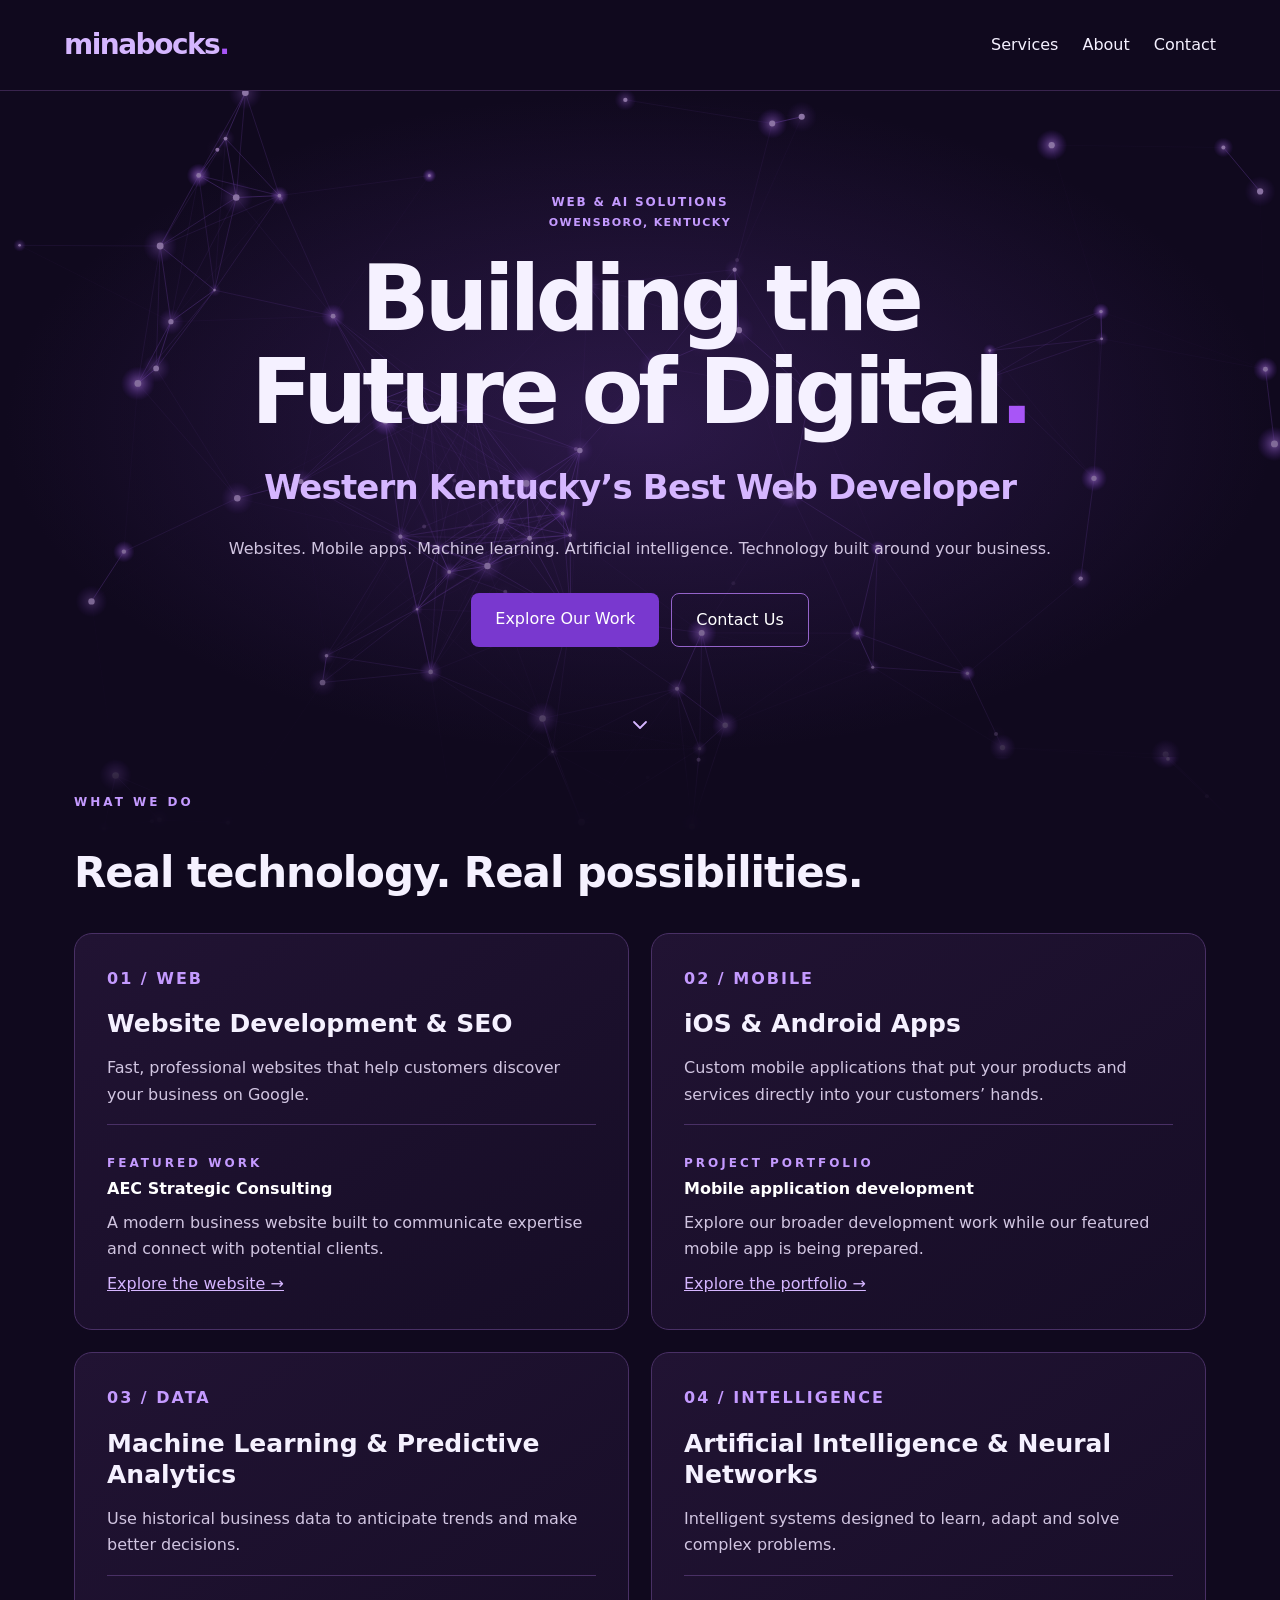
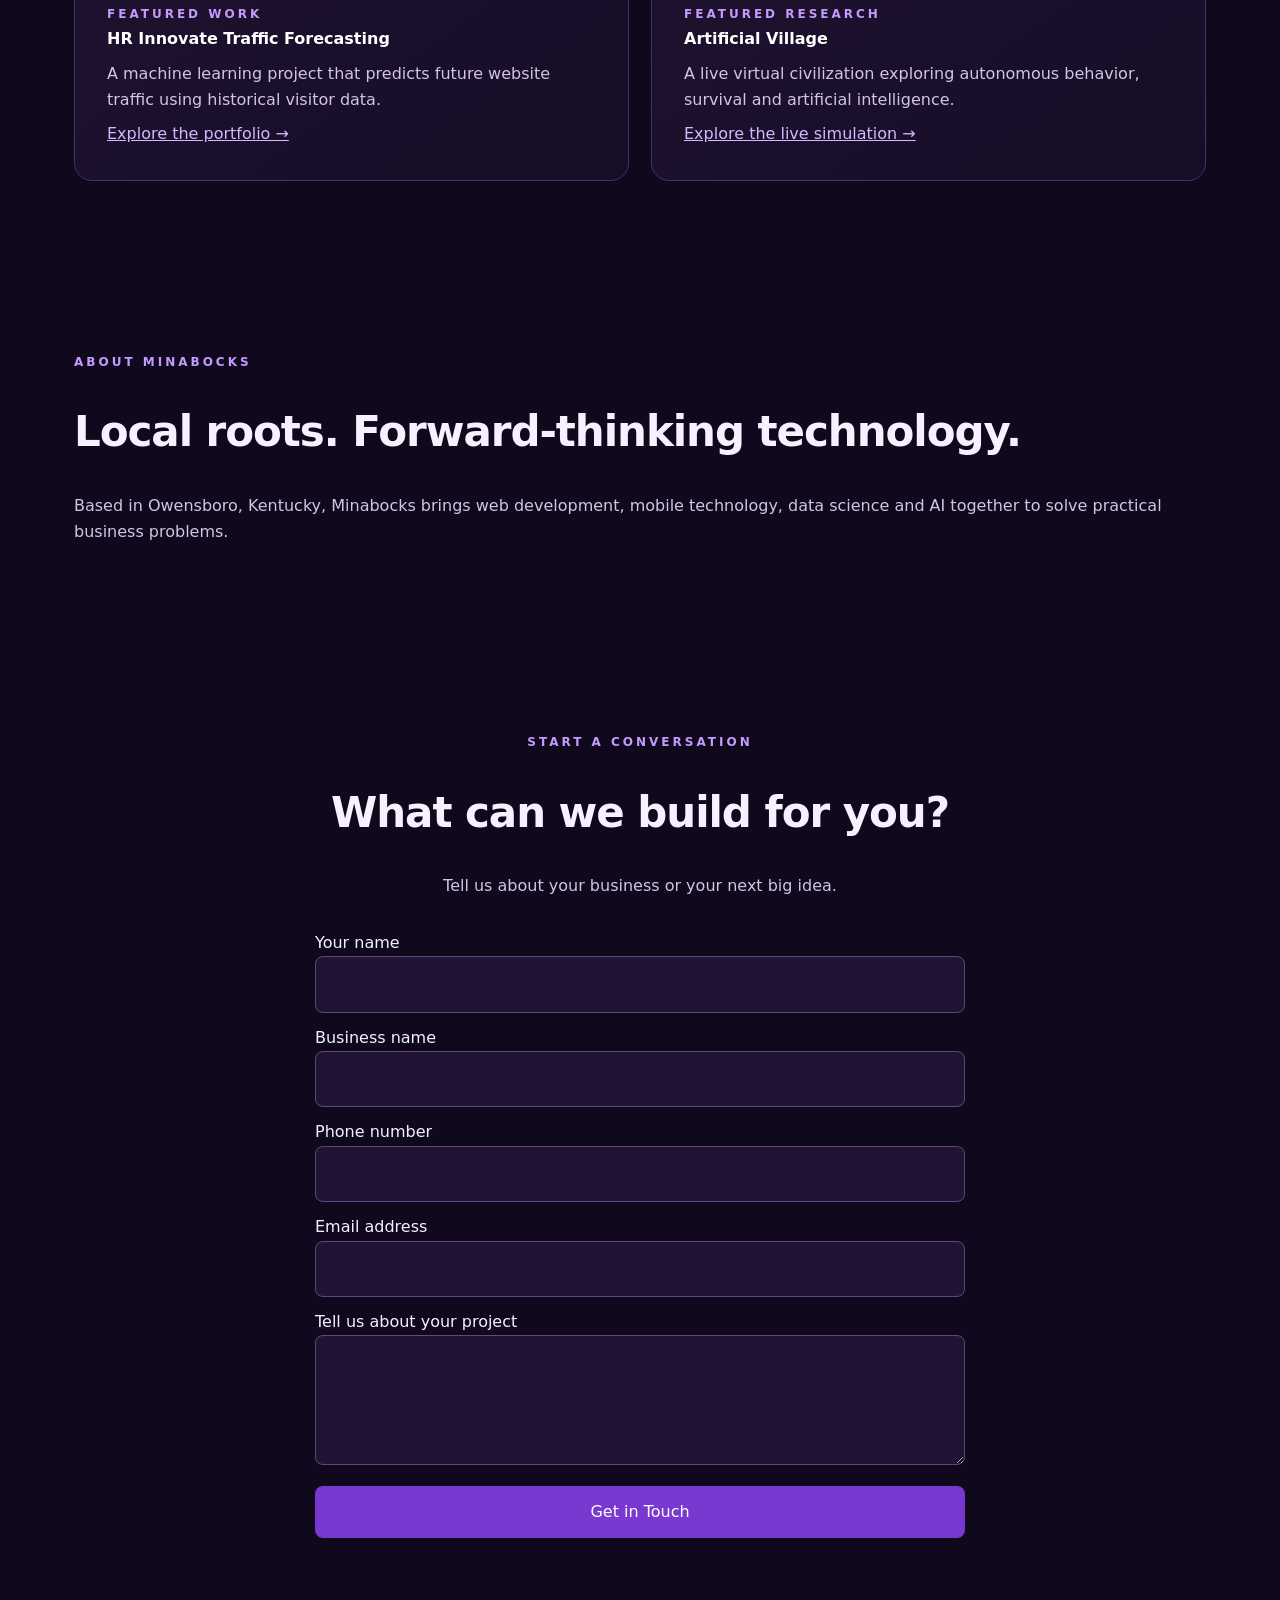
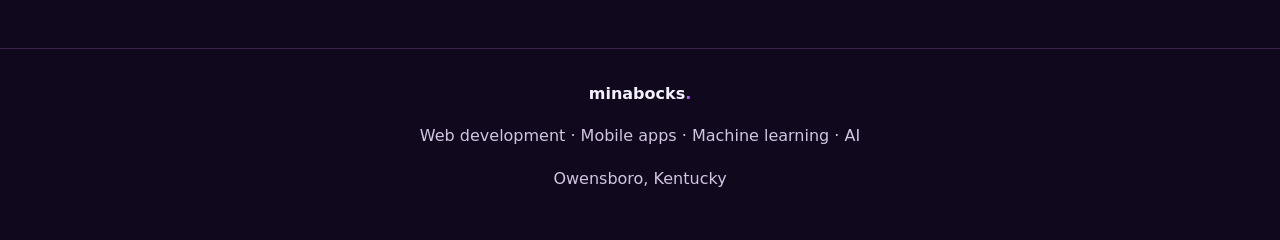
==== commit 9152880e: "Place Minabocks brand last in SEO title" ====
--- a/index.html
+++ b/index.html
@@ -1,5 +1,5 @@
 <!doctype html>
-<html lang="en"><head><meta charset="utf-8"><meta name="viewport" content="width=device-width,initial-scale=1"><title>Minabocks | Web &amp; AI Solutions</title><meta name="description" content="Minabocks builds websites, SEO solutions, mobile apps, predictive analytics and artificial intelligence in Western Kentucky."><meta property="og:title" content="Minabocks | Building the Future of Digital"><meta property="og:description" content="Websites, mobile apps, machine learning and AI."><meta property="og:url" content="https://minabocks.com/"><meta property="og:type" content="website"><link rel="canonical" href="https://minabocks.com/"><style>
+<html lang="en"><head><meta charset="utf-8"><meta name="viewport" content="width=device-width,initial-scale=1"><title>Web &amp; AI Solutions | Minabocks</title><meta name="description" content="Minabocks builds websites, SEO solutions, mobile apps, predictive analytics and artificial intelligence in Western Kentucky."><meta property="og:title" content="Minabocks | Building the Future of Digital"><meta property="og:description" content="Websites, mobile apps, machine learning and AI."><meta property="og:url" content="https://minabocks.com/"><meta property="og:type" content="website"><link rel="canonical" href="https://minabocks.com/"><style>
 *{box-sizing:border-box}html{scroll-behavior:smooth}body{margin:0;background:#10091e;color:#f5f1ff;font:16px/1.65 system-ui,sans-serif}a{color:#d5b6ff}header{display:flex;align-items:center;justify-content:space-between;gap:20px;padding:22px max(5vw,20px);border-bottom:1px solid #39244e}header a{text-decoration:none}.brand{font-size:28px;font-weight:850;letter-spacing:-1.5px;color:#d5b6ff}nav{display:flex;gap:24px;flex-wrap:wrap}nav a{color:#f5f1ff}.hero{position:relative;isolation:isolate;overflow:hidden;min-height:620px;display:grid;place-items:center;text-align:center;padding:90px 20px;background:radial-gradient(ellipse,#39205c,#10091e 70%)}.hero canvas{position:absolute;inset:0;width:100%;height:100%;z-index:-2;pointer-events:none}.hero:before{content:"";position:absolute;inset:0;background:linear-gradient(0deg,#10091e,rgba(16,9,30,.65) 45%,rgba(16,9,30,.35));z-index:-1}.hero div{max-width:850px}.eyebrow{color:#c49aff;text-transform:uppercase;letter-spacing:3px;font-size:12px;font-weight:700}h1{font-size:clamp(48px,8vw,90px);line-height:1.04;letter-spacing:-.055em;margin:20px 0}h2{font-size:clamp(26px,4vw,42px);line-height:1.2;letter-spacing:-.025em} .hero h2{color:#d5b6ff;font-size:clamp(22px,3vw,34px)}p{color:#d1c5e1}.btn{display:inline-block;background:#7938cf;color:white;padding:13px 24px;border-radius:8px;text-decoration:none;font-weight:700;border:0;cursor:pointer;font:inherit}.secondary{background:transparent;border:1px solid #9463ca}.actions{display:flex;justify-content:center;gap:12px;flex-wrap:wrap;margin-top:30px}.section{max-width:1180px;margin:auto;padding:80px 24px}.grid{display:grid;grid-template-columns:repeat(2,minmax(0,1fr));gap:22px}.card{background:linear-gradient(145deg,#211333,#160d26);border:1px solid #493065;border-radius:18px;padding:32px;display:flex;flex-direction:column}.num{color:#c49aff;font-weight:700;letter-spacing:2px}h3{font-size:25px;line-height:1.25;margin:16px 0 0}.sample{margin-top:auto;padding-top:24px;border-top:1px solid #493065}.sample strong{display:block;color:white}.sample p{margin:8px 0}.contact{text-align:center}form{max-width:650px;margin:30px auto;display:grid;gap:12px;text-align:left}input,textarea{width:100%;background:#211333;border:1px solid #634580;border-radius:8px;padding:14px;color:white;font:inherit}textarea{min-height:130px}footer{text-align:center;border-top:1px solid #39244e;padding:32px}a:focus-visible,button:focus-visible{outline:3px solid #d5b6ff;outline-offset:4px}@media(max-width:650px){header{flex-direction:column}nav{justify-content:center;gap:16px}.grid{grid-template-columns:1fr}.hero{min-height:540px}.section{padding:50px 20px}.card{padding:24px}}@media(prefers-reduced-motion:reduce){html{scroll-behavior:auto}}
 @media(max-width:650px){header{padding:12px 20px;gap:6px}.brand{font-size:26px}nav{gap:18px}nav a{font-size:14px}.hero{min-height:0;padding:38px 20px 44px}.hero h1{margin:14px 0}.hero .eyebrow{margin:0 0 12px}.hero h2{margin:16px 0}.hero .actions{margin-top:22px}}
 .menu-toggle{display:none}@media(max-width:650px){header{position:absolute;top:0;left:0;right:0;z-index:10;flex-direction:row;justify-content:space-between;align-items:center;padding:12px 20px;border:0;background:transparent}header .brand{font-size:26px;text-shadow:0 2px 12px #10091e}.menu-toggle{display:flex;flex-direction:column;justify-content:center;align-items:center;gap:5px;width:44px;height:44px;border:1px solid #9463ca;border-radius:9px;background:#10091ecc;cursor:pointer}.menu-toggle span{display:block;width:21px;height:2px;background:#f5f1ff;border-radius:2px}header nav{display:none;position:absolute;top:62px;right:20px;min-width:160px;background:#211333;border:1px solid #634580;border-radius:10px;padding:10px;flex-direction:column;gap:0;box-shadow:0 8px 24px #0008}header nav.open{display:flex}header nav a{padding:10px 14px;font-size:16px}.hero{padding-top:88px}}
